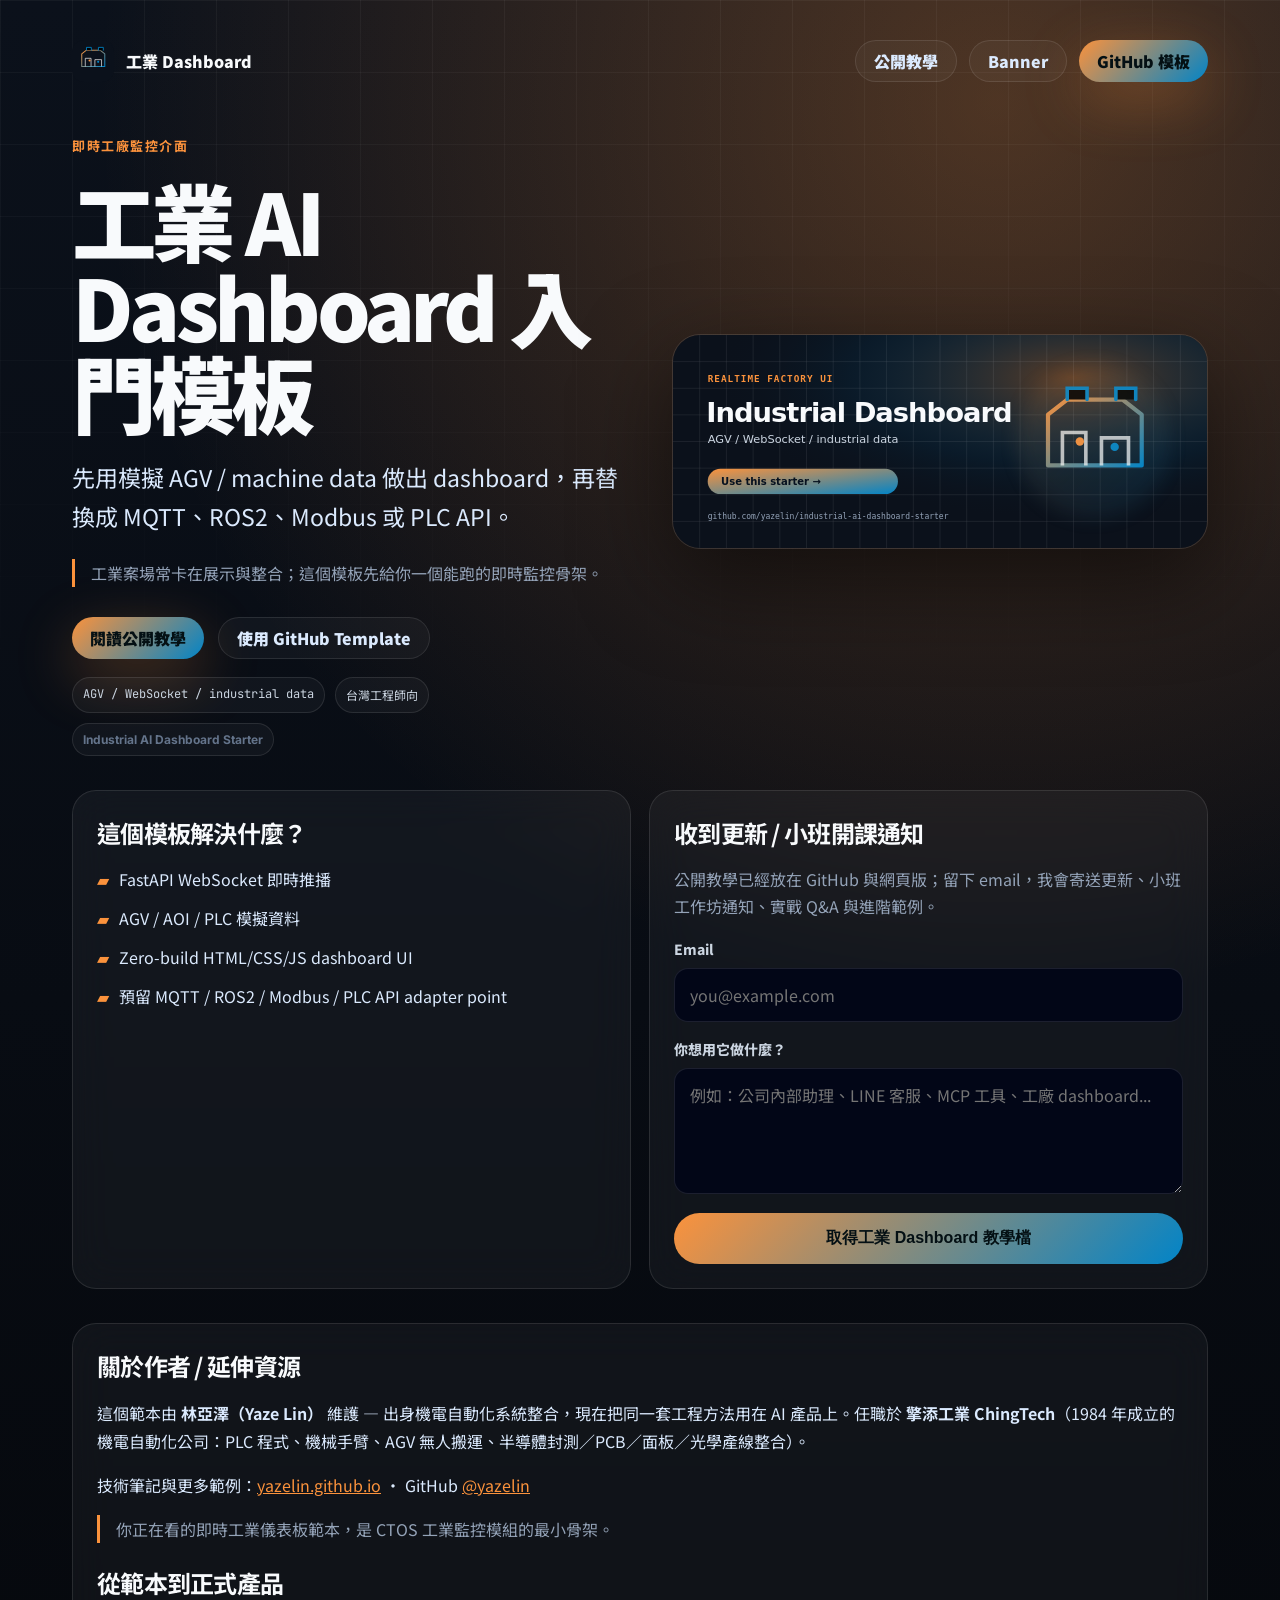
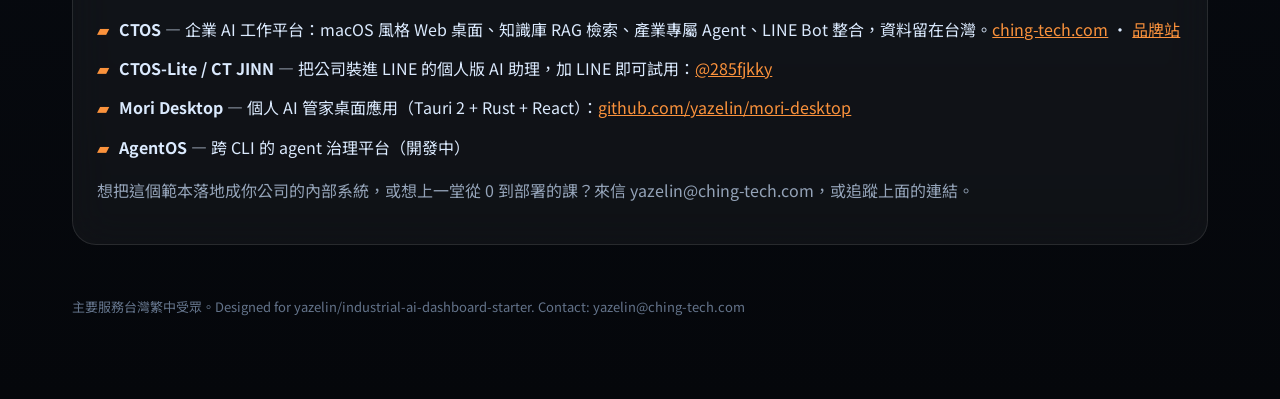
==== index.html @ b3a43960 "fix: 修正 tutorial 頁長程式碼撐版，統一聯絡信箱為公司信箱並還原頁尾 - tutorial.html: section 補 min-width:0、pre 補 max-width:100" ====
<!doctype html><html lang='zh-Hant-TW'><head><meta charset='utf-8'><meta name='viewport' content='width=device-width,initial-scale=1'><meta name='description' content='先用模擬 AGV / machine data 做出 dashboard，再替換成 MQTT、ROS2、Modbus 或 PLC API。'><meta property='og:title' content='工業 AI Dashboard 入門模板'><meta property='og:description' content='先用模擬 AGV / machine data 做出 dashboard，再替換成 MQTT、ROS2、Modbus 或 PLC API。'><meta property='og:image' content='https://yazelin.github.io/industrial-ai-dashboard-starter/assets/banner.svg'><title>工業 AI Dashboard 入門模板</title><link rel='preconnect' href='https://fonts.googleapis.com'><link rel='preconnect' href='https://fonts.gstatic.com' crossorigin><link href='https://fonts.googleapis.com/css2?family=Inter:wght@400;500;600;700;800&family=JetBrains+Mono:wght@400;600;700&family=Noto+Sans+TC:wght@400;500;700;900&display=swap' rel='stylesheet'><style>
:root{--bg:#0b111b;--accent:#fb923c;--accent2:#0284c7;--text:#f8fafc;--muted:#94a3b8;--panel:rgba(255,255,255,.045);--border:rgba(255,255,255,.10);--gradient:linear-gradient(135deg,#fb923c,#0284c7)}*{box-sizing:border-box}body{margin:0;background:radial-gradient(circle at 78% 5%,color-mix(in srgb,var(--accent) 28%,transparent),transparent 42%),linear-gradient(180deg,var(--bg),#05070b);color:var(--text);font-family:'Noto Sans TC',Inter,system-ui,sans-serif;min-height:100vh}body:before{content:'';position:fixed;inset:0;background-image:linear-gradient(rgba(255,255,255,.045) 1px,transparent 1px),linear-gradient(90deg,rgba(255,255,255,.045) 1px,transparent 1px);background-size:72px 72px;mask-image:linear-gradient(to bottom,#000,transparent 82%);pointer-events:none}.wrap{position:relative;max-width:1180px;margin:0 auto;padding:30px 22px 70px}nav{display:flex;align-items:center;justify-content:space-between;padding:10px 0 50px}.brand{display:flex;align-items:center;gap:12px;color:var(--text);text-decoration:none;font-weight:900}.brand img{width:42px;height:42px;border-radius:12px}.navlinks{display:flex;gap:12px;align-items:center}.ghost,.primary{display:inline-flex;align-items:center;justify-content:center;min-height:42px;padding:0 18px;border-radius:999px;text-decoration:none;font-weight:900}.ghost{color:#dbeafe;border:1px solid var(--border);background:rgba(255,255,255,.035)}.primary{color:#041014;background:var(--gradient);box-shadow:0 18px 60px color-mix(in srgb,var(--accent) 30%,transparent)}.hero{display:grid;grid-template-columns:1.02fr .98fr;gap:42px;align-items:center}.eyebrow{display:inline-flex;gap:10px;align-items:center;color:var(--accent);font-family:'JetBrains Mono','Noto Sans TC',monospace;text-transform:uppercase;letter-spacing:.12em;font-size:13px;font-weight:700}h1{font-size:clamp(44px,6.6vw,86px);line-height:1.02;letter-spacing:-.055em;margin:20px 0 22px;font-weight:900}.lead{font-size:clamp(18px,2.1vw,23px);line-height:1.7;color:#dbeafe;max-width:700px}.pain{margin-top:16px;color:#94a3b8;line-height:1.75;font-size:16px;border-left:3px solid var(--accent);padding-left:16px}.ctaRow{display:flex;gap:14px;flex-wrap:wrap;margin-top:30px}.visual{position:relative}.banner{width:100%;border-radius:28px;border:1px solid var(--border);box-shadow:0 30px 90px #0008, inset 0 0 0 1px rgba(255,255,255,.04)}.cardgrid{display:grid;grid-template-columns:1fr 1fr;gap:18px;margin-top:34px}.card{background:var(--panel);border:1px solid var(--border);border-radius:24px;padding:24px;backdrop-filter:blur(20px)}h2{margin:0 0 16px;font-size:24px;letter-spacing:-.03em}ul{list-style:none;padding:0;margin:0;display:grid;gap:12px}li{color:#dbeafe;line-height:1.7;display:flex;gap:10px}li:before{content:'▰';color:var(--accent);font-weight:900}.form input,.form textarea{width:100%;border:1px solid var(--border);background:#020617;color:var(--text);border-radius:14px;padding:14px 15px;margin:8px 0 14px;font:inherit}.form label{color:#cbd5e1;font-size:14px;font-weight:800}.form button{width:100%;border:0;border-radius:999px;padding:15px 18px;background:var(--gradient);color:#041014;font-weight:900;font-size:16px;cursor:pointer}.meta{display:flex;gap:10px;flex-wrap:wrap;margin-top:18px}.pill{font-family:'JetBrains Mono','Noto Sans TC',monospace;font-size:12px;color:#cbd5e1;border:1px solid var(--border);border-radius:999px;padding:8px 10px;background:rgba(255,255,255,.035)}.footer{margin-top:52px;color:#64748b;font-size:13px}.en{color:#64748b;font-family:Inter,system-ui,sans-serif;font-weight:700}@media(max-width:900px){nav{padding-bottom:28px}.hero,.cardgrid{grid-template-columns:1fr}.navlinks{display:none}}
</style></head><body><div class='wrap'><nav><a class='brand' href='https://github.com/yazelin/industrial-ai-dashboard-starter'><img src='assets/logo.svg' alt=''><span>工業 Dashboard</span></a><div class='navlinks'><a class='ghost' href='tutorial.html'>公開教學</a><a class='ghost' href='assets/banner.svg'>Banner</a><a class='primary' href='https://github.com/yazelin/industrial-ai-dashboard-starter'>GitHub 模板</a></div></nav><main class='hero'><section><div class='eyebrow'>即時工廠監控介面</div><h1>工業 AI Dashboard 入門模板</h1><p class='lead'>先用模擬 AGV / machine data 做出 dashboard，再替換成 MQTT、ROS2、Modbus 或 PLC API。</p><p class='pain'>工業案場常卡在展示與整合；這個模板先給你一個能跑的即時監控骨架。</p><div class='ctaRow'><a class='primary' href='tutorial.html'>閱讀公開教學</a><a class='ghost' href='https://github.com/yazelin/industrial-ai-dashboard-starter'>使用 GitHub Template</a></div><div class='meta'><span class='pill'>AGV / WebSocket / industrial data</span><span class='pill'>台灣工程師向</span><span class='pill en'>Industrial AI Dashboard Starter</span></div></section><section class='visual'><img class='banner' src='assets/banner.svg' alt='工業 AI Dashboard 入門模板 banner'></section></main><section class='cardgrid'><div class='card'><h2>這個模板解決什麼？</h2><ul><li><span>FastAPI WebSocket 即時推播</span></li><li><span>AGV / AOI / PLC 模擬資料</span></li><li><span>Zero-build HTML/CSS/JS dashboard UI</span></li><li><span>預留 MQTT / ROS2 / Modbus / PLC API adapter point</span></li></ul></div><div class='card form' id='waitlist'><h2>收到更新 / 小班開課通知</h2><p style='color:#94a3b8;line-height:1.7'>公開教學已經放在 GitHub 與網頁版；留下 email，我會寄送更新、小班工作坊通知、實戰 Q&A 與進階範例。</p><form action='https://formsubmit.co/yazelin@ching-tech.com' method='POST'><input type='hidden' name='_subject' value='我想收到 工業 AI Dashboard 入門模板 教學資料'><input type='hidden' name='_captcha' value='false'><input type='hidden' name='repo' value='industrial-ai-dashboard-starter'><input type='hidden' name='language' value='zh-Hant-TW'><label>Email</label><input name='email' type='email' required placeholder='you@example.com'><label>你想用它做什麼？</label><textarea name='message' rows='4' placeholder='例如：公司內部助理、LINE 客服、MCP 工具、工廠 dashboard...'></textarea><button type='submit'>取得工業 Dashboard 教學檔</button></form></div></section><section class='card' style='margin-top:34px'><h2>關於作者 / 延伸資源</h2><p style='color:#dbeafe;line-height:1.75'>這個範本由 <strong>林亞澤（Yaze Lin）</strong> 維護 — 出身機電自動化系統整合，現在把同一套工程方法用在 AI 產品上。任職於 <strong>擎添工業 ChingTech</strong>（1984 年成立的機電自動化公司：PLC 程式、機械手臂、AGV 無人搬運、半導體封測／PCB／面板／光學產線整合）。</p><p style='color:#dbeafe;line-height:1.75'>技術筆記與更多範例：<a href='https://yazelin.github.io' style='color:var(--accent)'>yazelin.github.io</a> · GitHub <a href='https://github.com/yazelin' style='color:var(--accent)'>@yazelin</a></p><p class='pain'>你正在看的即時工業儀表板範本，是 CTOS 工業監控模組的最小骨架。</p><h2 style='margin-top:22px'>從範本到正式產品</h2><ul><li><span><strong>CTOS</strong> — 企業 AI 工作平台：macOS 風格 Web 桌面、知識庫 RAG 檢索、產業專屬 Agent、LINE Bot 整合，資料留在台灣。<a href='https://ching-tech.com' style='color:var(--accent)'>ching-tech.com</a> · <a href='https://ching-tech.github.io' style='color:var(--accent)'>品牌站</a></span></li><li><span><strong>CTOS-Lite / CT JINN</strong> — 把公司裝進 LINE 的個人版 AI 助理，加 LINE 即可試用：<a href='https://line.me/R/ti/p/@285fjkky' style='color:var(--accent)'>@285fjkky</a></span></li><li><span><strong>Mori Desktop</strong> — 個人 AI 管家桌面應用（Tauri 2 + Rust + React）：<a href='https://github.com/yazelin/mori-desktop' style='color:var(--accent)'>github.com/yazelin/mori-desktop</a></span></li><li><span><strong>AgentOS</strong> — 跨 CLI 的 agent 治理平台（開發中）</span></li></ul><p style='color:#94a3b8;line-height:1.7;margin-top:16px'>想把這個範本落地成你公司的內部系統，或想上一堂從 0 到部署的課？來信 yazelin@ching-tech.com，或追蹤上面的連結。</p></section><p class='footer'>主要服務台灣繁中受眾。Designed for yazelin/industrial-ai-dashboard-starter. Contact: yazelin@ching-tech.com</p></div></body></html>
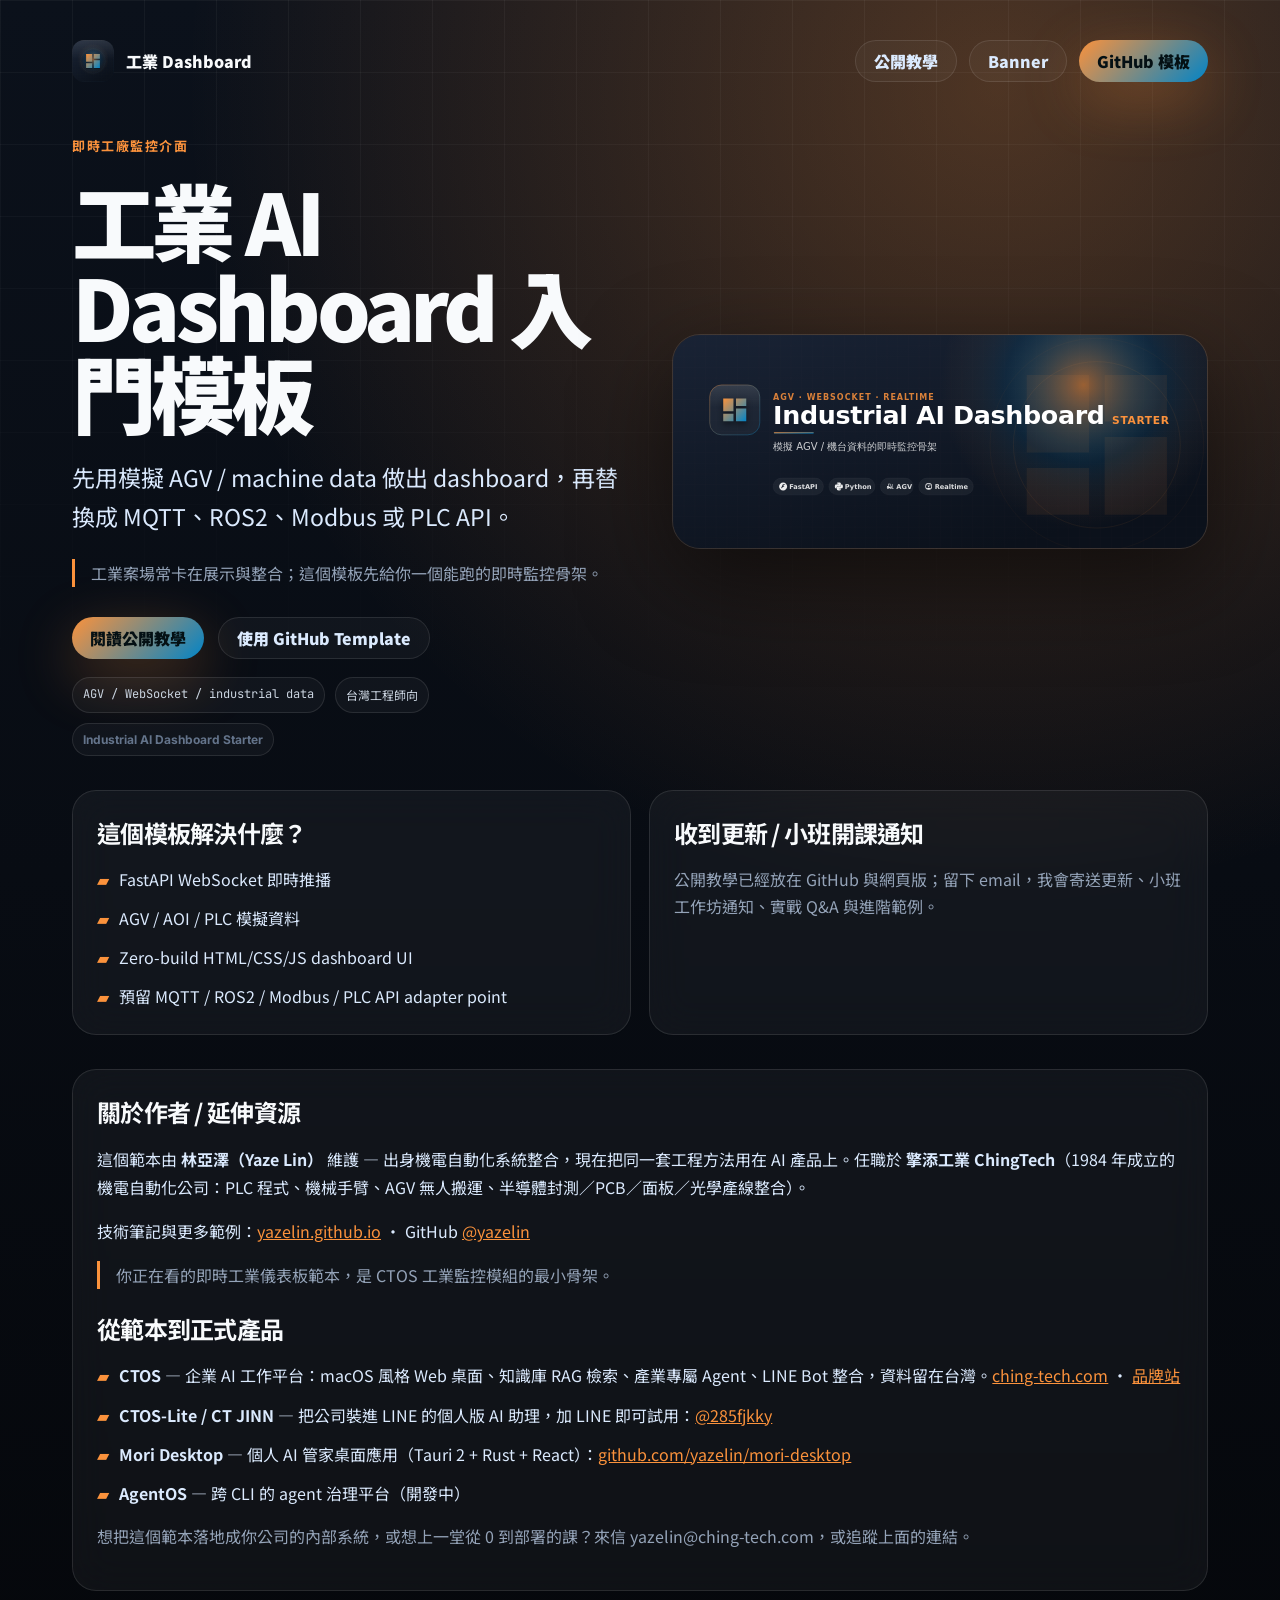
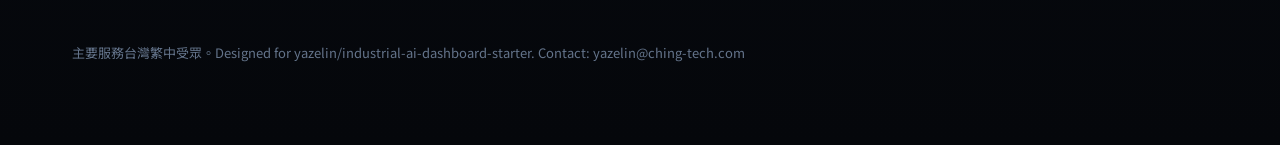
==== commit 8449b914: "Swap waitlist form to MailerLite embedded form Replace the FormSubmit POST form with the MailerLite " ====
--- a/index.html
+++ b/index.html
@@ -1,3 +1,3 @@
 <!doctype html><html lang='zh-Hant-TW'><head><meta charset='utf-8'><meta name='viewport' content='width=device-width,initial-scale=1'><meta name='description' content='先用模擬 AGV / machine data 做出 dashboard，再替換成 MQTT、ROS2、Modbus 或 PLC API。'><meta property='og:title' content='工業 AI Dashboard 入門模板'><meta property='og:description' content='先用模擬 AGV / machine data 做出 dashboard，再替換成 MQTT、ROS2、Modbus 或 PLC API。'><meta property='og:image' content='https://yazelin.github.io/industrial-ai-dashboard-starter/assets/banner.svg'><title>工業 AI Dashboard 入門模板</title><link rel='preconnect' href='https://fonts.googleapis.com'><link rel='preconnect' href='https://fonts.gstatic.com' crossorigin><link href='https://fonts.googleapis.com/css2?family=Inter:wght@400;500;600;700;800&family=JetBrains+Mono:wght@400;600;700&family=Noto+Sans+TC:wght@400;500;700;900&display=swap' rel='stylesheet'><style>
 :root{--bg:#0b111b;--accent:#fb923c;--accent2:#0284c7;--text:#f8fafc;--muted:#94a3b8;--panel:rgba(255,255,255,.045);--border:rgba(255,255,255,.10);--gradient:linear-gradient(135deg,#fb923c,#0284c7)}*{box-sizing:border-box}body{margin:0;background:radial-gradient(circle at 78% 5%,color-mix(in srgb,var(--accent) 28%,transparent),transparent 42%),linear-gradient(180deg,var(--bg),#05070b);color:var(--text);font-family:'Noto Sans TC',Inter,system-ui,sans-serif;min-height:100vh}body:before{content:'';position:fixed;inset:0;background-image:linear-gradient(rgba(255,255,255,.045) 1px,transparent 1px),linear-gradient(90deg,rgba(255,255,255,.045) 1px,transparent 1px);background-size:72px 72px;mask-image:linear-gradient(to bottom,#000,transparent 82%);pointer-events:none}.wrap{position:relative;max-width:1180px;margin:0 auto;padding:30px 22px 70px}nav{display:flex;align-items:center;justify-content:space-between;padding:10px 0 50px}.brand{display:flex;align-items:center;gap:12px;color:var(--text);text-decoration:none;font-weight:900}.brand img{width:42px;height:42px;border-radius:12px}.navlinks{display:flex;gap:12px;align-items:center}.ghost,.primary{display:inline-flex;align-items:center;justify-content:center;min-height:42px;padding:0 18px;border-radius:999px;text-decoration:none;font-weight:900}.ghost{color:#dbeafe;border:1px solid var(--border);background:rgba(255,255,255,.035)}.primary{color:#041014;background:var(--gradient);box-shadow:0 18px 60px color-mix(in srgb,var(--accent) 30%,transparent)}.hero{display:grid;grid-template-columns:1.02fr .98fr;gap:42px;align-items:center}.eyebrow{display:inline-flex;gap:10px;align-items:center;color:var(--accent);font-family:'JetBrains Mono','Noto Sans TC',monospace;text-transform:uppercase;letter-spacing:.12em;font-size:13px;font-weight:700}h1{font-size:clamp(44px,6.6vw,86px);line-height:1.02;letter-spacing:-.055em;margin:20px 0 22px;font-weight:900}.lead{font-size:clamp(18px,2.1vw,23px);line-height:1.7;color:#dbeafe;max-width:700px}.pain{margin-top:16px;color:#94a3b8;line-height:1.75;font-size:16px;border-left:3px solid var(--accent);padding-left:16px}.ctaRow{display:flex;gap:14px;flex-wrap:wrap;margin-top:30px}.visual{position:relative}.banner{width:100%;border-radius:28px;border:1px solid var(--border);box-shadow:0 30px 90px #0008, inset 0 0 0 1px rgba(255,255,255,.04)}.cardgrid{display:grid;grid-template-columns:1fr 1fr;gap:18px;margin-top:34px}.card{background:var(--panel);border:1px solid var(--border);border-radius:24px;padding:24px;backdrop-filter:blur(20px)}h2{margin:0 0 16px;font-size:24px;letter-spacing:-.03em}ul{list-style:none;padding:0;margin:0;display:grid;gap:12px}li{color:#dbeafe;line-height:1.7;display:flex;gap:10px}li:before{content:'▰';color:var(--accent);font-weight:900}.form input,.form textarea{width:100%;border:1px solid var(--border);background:#020617;color:var(--text);border-radius:14px;padding:14px 15px;margin:8px 0 14px;font:inherit}.form label{color:#cbd5e1;font-size:14px;font-weight:800}.form button{width:100%;border:0;border-radius:999px;padding:15px 18px;background:var(--gradient);color:#041014;font-weight:900;font-size:16px;cursor:pointer}.meta{display:flex;gap:10px;flex-wrap:wrap;margin-top:18px}.pill{font-family:'JetBrains Mono','Noto Sans TC',monospace;font-size:12px;color:#cbd5e1;border:1px solid var(--border);border-radius:999px;padding:8px 10px;background:rgba(255,255,255,.035)}.footer{margin-top:52px;color:#64748b;font-size:13px}.en{color:#64748b;font-family:Inter,system-ui,sans-serif;font-weight:700}@media(max-width:900px){nav{padding-bottom:28px}.hero,.cardgrid{grid-template-columns:1fr}.navlinks{display:none}}
-</style></head><body><div class='wrap'><nav><a class='brand' href='https://github.com/yazelin/industrial-ai-dashboard-starter'><img src='assets/logo.svg' alt=''><span>工業 Dashboard</span></a><div class='navlinks'><a class='ghost' href='tutorial.html'>公開教學</a><a class='ghost' href='assets/banner.svg'>Banner</a><a class='primary' href='https://github.com/yazelin/industrial-ai-dashboard-starter'>GitHub 模板</a></div></nav><main class='hero'><section><div class='eyebrow'>即時工廠監控介面</div><h1>工業 AI Dashboard 入門模板</h1><p class='lead'>先用模擬 AGV / machine data 做出 dashboard，再替換成 MQTT、ROS2、Modbus 或 PLC API。</p><p class='pain'>工業案場常卡在展示與整合；這個模板先給你一個能跑的即時監控骨架。</p><div class='ctaRow'><a class='primary' href='tutorial.html'>閱讀公開教學</a><a class='ghost' href='https://github.com/yazelin/industrial-ai-dashboard-starter'>使用 GitHub Template</a></div><div class='meta'><span class='pill'>AGV / WebSocket / industrial data</span><span class='pill'>台灣工程師向</span><span class='pill en'>Industrial AI Dashboard Starter</span></div></section><section class='visual'><img class='banner' src='assets/banner.svg' alt='工業 AI Dashboard 入門模板 banner'></section></main><section class='cardgrid'><div class='card'><h2>這個模板解決什麼？</h2><ul><li><span>FastAPI WebSocket 即時推播</span></li><li><span>AGV / AOI / PLC 模擬資料</span></li><li><span>Zero-build HTML/CSS/JS dashboard UI</span></li><li><span>預留 MQTT / ROS2 / Modbus / PLC API adapter point</span></li></ul></div><div class='card form' id='waitlist'><h2>收到更新 / 小班開課通知</h2><p style='color:#94a3b8;line-height:1.7'>公開教學已經放在 GitHub 與網頁版；留下 email，我會寄送更新、小班工作坊通知、實戰 Q&A 與進階範例。</p><form action='https://formsubmit.co/yazelin@ching-tech.com' method='POST'><input type='hidden' name='_subject' value='我想收到 工業 AI Dashboard 入門模板 教學資料'><input type='hidden' name='_captcha' value='false'><input type='hidden' name='repo' value='industrial-ai-dashboard-starter'><input type='hidden' name='language' value='zh-Hant-TW'><label>Email</label><input name='email' type='email' required placeholder='you@example.com'><label>你想用它做什麼？</label><textarea name='message' rows='4' placeholder='例如：公司內部助理、LINE 客服、MCP 工具、工廠 dashboard...'></textarea><button type='submit'>取得工業 Dashboard 教學檔</button></form></div></section><section class='card' style='margin-top:34px'><h2>關於作者 / 延伸資源</h2><p style='color:#dbeafe;line-height:1.75'>這個範本由 <strong>林亞澤（Yaze Lin）</strong> 維護 — 出身機電自動化系統整合，現在把同一套工程方法用在 AI 產品上。任職於 <strong>擎添工業 ChingTech</strong>（1984 年成立的機電自動化公司：PLC 程式、機械手臂、AGV 無人搬運、半導體封測／PCB／面板／光學產線整合）。</p><p style='color:#dbeafe;line-height:1.75'>技術筆記與更多範例：<a href='https://yazelin.github.io' style='color:var(--accent)'>yazelin.github.io</a> · GitHub <a href='https://github.com/yazelin' style='color:var(--accent)'>@yazelin</a></p><p class='pain'>你正在看的即時工業儀表板範本，是 CTOS 工業監控模組的最小骨架。</p><h2 style='margin-top:22px'>從範本到正式產品</h2><ul><li><span><strong>CTOS</strong> — 企業 AI 工作平台：macOS 風格 Web 桌面、知識庫 RAG 檢索、產業專屬 Agent、LINE Bot 整合，資料留在台灣。<a href='https://ching-tech.com' style='color:var(--accent)'>ching-tech.com</a> · <a href='https://ching-tech.github.io' style='color:var(--accent)'>品牌站</a></span></li><li><span><strong>CTOS-Lite / CT JINN</strong> — 把公司裝進 LINE 的個人版 AI 助理，加 LINE 即可試用：<a href='https://line.me/R/ti/p/@285fjkky' style='color:var(--accent)'>@285fjkky</a></span></li><li><span><strong>Mori Desktop</strong> — 個人 AI 管家桌面應用（Tauri 2 + Rust + React）：<a href='https://github.com/yazelin/mori-desktop' style='color:var(--accent)'>github.com/yazelin/mori-desktop</a></span></li><li><span><strong>AgentOS</strong> — 跨 CLI 的 agent 治理平台（開發中）</span></li></ul><p style='color:#94a3b8;line-height:1.7;margin-top:16px'>想把這個範本落地成你公司的內部系統，或想上一堂從 0 到部署的課？來信 yazelin@ching-tech.com，或追蹤上面的連結。</p></section><p class='footer'>主要服務台灣繁中受眾。Designed for yazelin/industrial-ai-dashboard-starter. Contact: yazelin@ching-tech.com</p></div></body></html>+</style></head><body><div class='wrap'><nav><a class='brand' href='https://github.com/yazelin/industrial-ai-dashboard-starter'><img src='assets/logo.svg' alt=''><span>工業 Dashboard</span></a><div class='navlinks'><a class='ghost' href='tutorial.html'>公開教學</a><a class='ghost' href='assets/banner.svg'>Banner</a><a class='primary' href='https://github.com/yazelin/industrial-ai-dashboard-starter'>GitHub 模板</a></div></nav><main class='hero'><section><div class='eyebrow'>即時工廠監控介面</div><h1>工業 AI Dashboard 入門模板</h1><p class='lead'>先用模擬 AGV / machine data 做出 dashboard，再替換成 MQTT、ROS2、Modbus 或 PLC API。</p><p class='pain'>工業案場常卡在展示與整合；這個模板先給你一個能跑的即時監控骨架。</p><div class='ctaRow'><a class='primary' href='tutorial.html'>閱讀公開教學</a><a class='ghost' href='https://github.com/yazelin/industrial-ai-dashboard-starter'>使用 GitHub Template</a></div><div class='meta'><span class='pill'>AGV / WebSocket / industrial data</span><span class='pill'>台灣工程師向</span><span class='pill en'>Industrial AI Dashboard Starter</span></div></section><section class='visual'><img class='banner' src='assets/banner.svg' alt='工業 AI Dashboard 入門模板 banner'></section></main><section class='cardgrid'><div class='card'><h2>這個模板解決什麼？</h2><ul><li><span>FastAPI WebSocket 即時推播</span></li><li><span>AGV / AOI / PLC 模擬資料</span></li><li><span>Zero-build HTML/CSS/JS dashboard UI</span></li><li><span>預留 MQTT / ROS2 / Modbus / PLC API adapter point</span></li></ul></div><div class='card form' id='waitlist'><h2>收到更新 / 小班開課通知</h2><p style='color:#94a3b8;line-height:1.7'>公開教學已經放在 GitHub 與網頁版；留下 email，我會寄送更新、小班工作坊通知、實戰 Q&A 與進階範例。</p><div class="ml-embedded" data-form="oFb0Is"></div></div></section><section class='card' style='margin-top:34px'><h2>關於作者 / 延伸資源</h2><p style='color:#dbeafe;line-height:1.75'>這個範本由 <strong>林亞澤（Yaze Lin）</strong> 維護 — 出身機電自動化系統整合，現在把同一套工程方法用在 AI 產品上。任職於 <strong>擎添工業 ChingTech</strong>（1984 年成立的機電自動化公司：PLC 程式、機械手臂、AGV 無人搬運、半導體封測／PCB／面板／光學產線整合）。</p><p style='color:#dbeafe;line-height:1.75'>技術筆記與更多範例：<a href='https://yazelin.github.io' style='color:var(--accent)'>yazelin.github.io</a> · GitHub <a href='https://github.com/yazelin' style='color:var(--accent)'>@yazelin</a></p><p class='pain'>你正在看的即時工業儀表板範本，是 CTOS 工業監控模組的最小骨架。</p><h2 style='margin-top:22px'>從範本到正式產品</h2><ul><li><span><strong>CTOS</strong> — 企業 AI 工作平台：macOS 風格 Web 桌面、知識庫 RAG 檢索、產業專屬 Agent、LINE Bot 整合，資料留在台灣。<a href='https://ching-tech.com' style='color:var(--accent)'>ching-tech.com</a> · <a href='https://ching-tech.github.io' style='color:var(--accent)'>品牌站</a></span></li><li><span><strong>CTOS-Lite / CT JINN</strong> — 把公司裝進 LINE 的個人版 AI 助理，加 LINE 即可試用：<a href='https://line.me/R/ti/p/@285fjkky' style='color:var(--accent)'>@285fjkky</a></span></li><li><span><strong>Mori Desktop</strong> — 個人 AI 管家桌面應用（Tauri 2 + Rust + React）：<a href='https://github.com/yazelin/mori-desktop' style='color:var(--accent)'>github.com/yazelin/mori-desktop</a></span></li><li><span><strong>AgentOS</strong> — 跨 CLI 的 agent 治理平台（開發中）</span></li></ul><p style='color:#94a3b8;line-height:1.7;margin-top:16px'>想把這個範本落地成你公司的內部系統，或想上一堂從 0 到部署的課？來信 yazelin@ching-tech.com，或追蹤上面的連結。</p></section><p class='footer'>主要服務台灣繁中受眾。Designed for yazelin/industrial-ai-dashboard-starter. Contact: yazelin@ching-tech.com</p></div><!-- MailerLite Universal --><script>(function(w,d,e,u,f,l,n){w[f]=w[f]||function(){(w[f].q=w[f].q||[]).push(arguments);},l=d.createElement(e),l.async=1,l.src=u,n=d.getElementsByTagName(e)[0],n.parentNode.insertBefore(l,n);})(window,document,'script','https://assets.mailerlite.com/js/universal.js','ml');ml('account','2399922');</script><!-- End MailerLite Universal --></body></html>
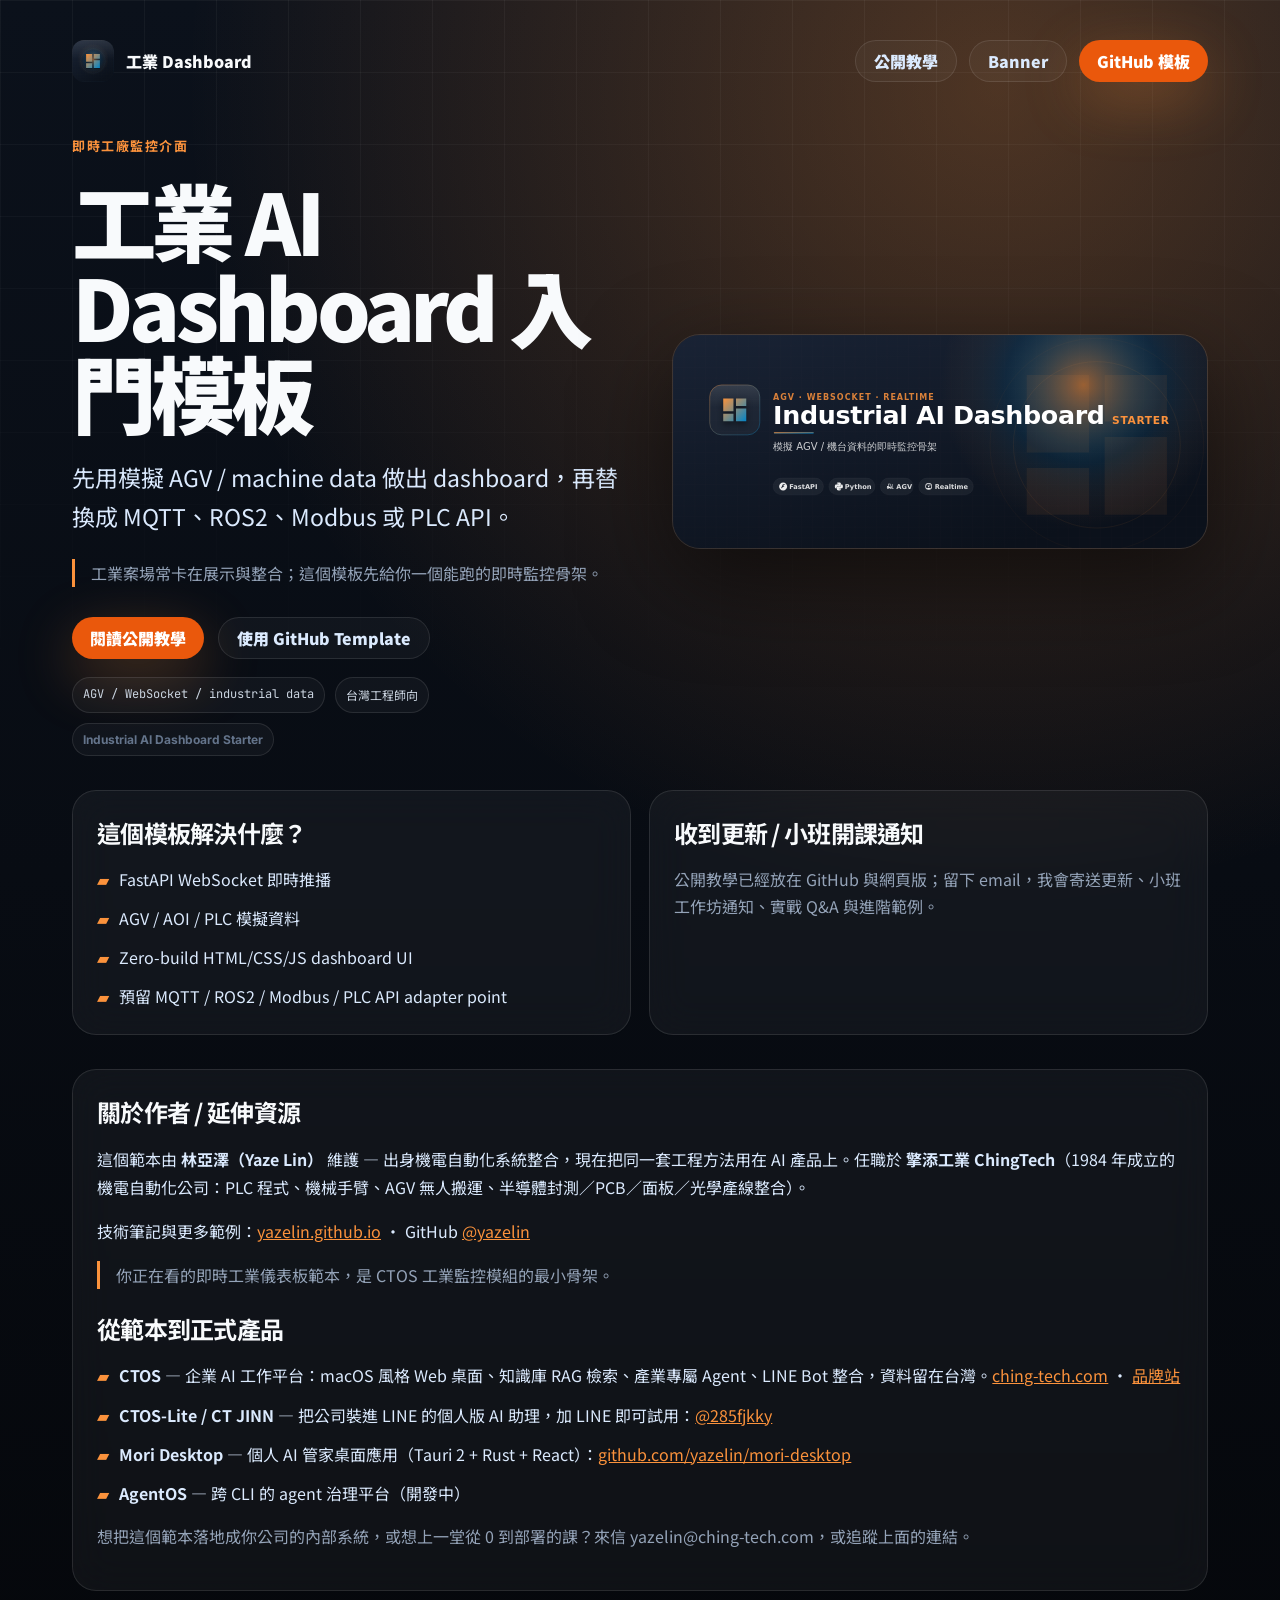
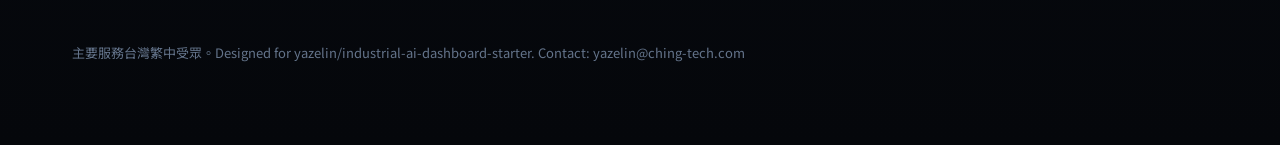
==== commit 38594b3a: "Polish CTA buttons and unify link colors Replace the gradient+dark-text CTA buttons with a solid dee" ====
--- a/index.html
+++ b/index.html
@@ -1,3 +1,3 @@
 <!doctype html><html lang='zh-Hant-TW'><head><meta charset='utf-8'><meta name='viewport' content='width=device-width,initial-scale=1'><meta name='description' content='先用模擬 AGV / machine data 做出 dashboard，再替換成 MQTT、ROS2、Modbus 或 PLC API。'><meta property='og:title' content='工業 AI Dashboard 入門模板'><meta property='og:description' content='先用模擬 AGV / machine data 做出 dashboard，再替換成 MQTT、ROS2、Modbus 或 PLC API。'><meta property='og:image' content='https://yazelin.github.io/industrial-ai-dashboard-starter/assets/banner.svg'><title>工業 AI Dashboard 入門模板</title><link rel='preconnect' href='https://fonts.googleapis.com'><link rel='preconnect' href='https://fonts.gstatic.com' crossorigin><link href='https://fonts.googleapis.com/css2?family=Inter:wght@400;500;600;700;800&family=JetBrains+Mono:wght@400;600;700&family=Noto+Sans+TC:wght@400;500;700;900&display=swap' rel='stylesheet'><style>
 :root{--bg:#0b111b;--accent:#fb923c;--accent2:#0284c7;--text:#f8fafc;--muted:#94a3b8;--panel:rgba(255,255,255,.045);--border:rgba(255,255,255,.10);--gradient:linear-gradient(135deg,#fb923c,#0284c7)}*{box-sizing:border-box}body{margin:0;background:radial-gradient(circle at 78% 5%,color-mix(in srgb,var(--accent) 28%,transparent),transparent 42%),linear-gradient(180deg,var(--bg),#05070b);color:var(--text);font-family:'Noto Sans TC',Inter,system-ui,sans-serif;min-height:100vh}body:before{content:'';position:fixed;inset:0;background-image:linear-gradient(rgba(255,255,255,.045) 1px,transparent 1px),linear-gradient(90deg,rgba(255,255,255,.045) 1px,transparent 1px);background-size:72px 72px;mask-image:linear-gradient(to bottom,#000,transparent 82%);pointer-events:none}.wrap{position:relative;max-width:1180px;margin:0 auto;padding:30px 22px 70px}nav{display:flex;align-items:center;justify-content:space-between;padding:10px 0 50px}.brand{display:flex;align-items:center;gap:12px;color:var(--text);text-decoration:none;font-weight:900}.brand img{width:42px;height:42px;border-radius:12px}.navlinks{display:flex;gap:12px;align-items:center}.ghost,.primary{display:inline-flex;align-items:center;justify-content:center;min-height:42px;padding:0 18px;border-radius:999px;text-decoration:none;font-weight:900}.ghost{color:#dbeafe;border:1px solid var(--border);background:rgba(255,255,255,.035)}.primary{color:#041014;background:var(--gradient);box-shadow:0 18px 60px color-mix(in srgb,var(--accent) 30%,transparent)}.hero{display:grid;grid-template-columns:1.02fr .98fr;gap:42px;align-items:center}.eyebrow{display:inline-flex;gap:10px;align-items:center;color:var(--accent);font-family:'JetBrains Mono','Noto Sans TC',monospace;text-transform:uppercase;letter-spacing:.12em;font-size:13px;font-weight:700}h1{font-size:clamp(44px,6.6vw,86px);line-height:1.02;letter-spacing:-.055em;margin:20px 0 22px;font-weight:900}.lead{font-size:clamp(18px,2.1vw,23px);line-height:1.7;color:#dbeafe;max-width:700px}.pain{margin-top:16px;color:#94a3b8;line-height:1.75;font-size:16px;border-left:3px solid var(--accent);padding-left:16px}.ctaRow{display:flex;gap:14px;flex-wrap:wrap;margin-top:30px}.visual{position:relative}.banner{width:100%;border-radius:28px;border:1px solid var(--border);box-shadow:0 30px 90px #0008, inset 0 0 0 1px rgba(255,255,255,.04)}.cardgrid{display:grid;grid-template-columns:1fr 1fr;gap:18px;margin-top:34px}.card{background:var(--panel);border:1px solid var(--border);border-radius:24px;padding:24px;backdrop-filter:blur(20px)}h2{margin:0 0 16px;font-size:24px;letter-spacing:-.03em}ul{list-style:none;padding:0;margin:0;display:grid;gap:12px}li{color:#dbeafe;line-height:1.7;display:flex;gap:10px}li:before{content:'▰';color:var(--accent);font-weight:900}.form input,.form textarea{width:100%;border:1px solid var(--border);background:#020617;color:var(--text);border-radius:14px;padding:14px 15px;margin:8px 0 14px;font:inherit}.form label{color:#cbd5e1;font-size:14px;font-weight:800}.form button{width:100%;border:0;border-radius:999px;padding:15px 18px;background:var(--gradient);color:#041014;font-weight:900;font-size:16px;cursor:pointer}.meta{display:flex;gap:10px;flex-wrap:wrap;margin-top:18px}.pill{font-family:'JetBrains Mono','Noto Sans TC',monospace;font-size:12px;color:#cbd5e1;border:1px solid var(--border);border-radius:999px;padding:8px 10px;background:rgba(255,255,255,.035)}.footer{margin-top:52px;color:#64748b;font-size:13px}.en{color:#64748b;font-family:Inter,system-ui,sans-serif;font-weight:700}@media(max-width:900px){nav{padding-bottom:28px}.hero,.cardgrid{grid-template-columns:1fr}.navlinks{display:none}}
-</style></head><body><div class='wrap'><nav><a class='brand' href='https://github.com/yazelin/industrial-ai-dashboard-starter'><img src='assets/logo.svg' alt=''><span>工業 Dashboard</span></a><div class='navlinks'><a class='ghost' href='tutorial.html'>公開教學</a><a class='ghost' href='assets/banner.svg'>Banner</a><a class='primary' href='https://github.com/yazelin/industrial-ai-dashboard-starter'>GitHub 模板</a></div></nav><main class='hero'><section><div class='eyebrow'>即時工廠監控介面</div><h1>工業 AI Dashboard 入門模板</h1><p class='lead'>先用模擬 AGV / machine data 做出 dashboard，再替換成 MQTT、ROS2、Modbus 或 PLC API。</p><p class='pain'>工業案場常卡在展示與整合；這個模板先給你一個能跑的即時監控骨架。</p><div class='ctaRow'><a class='primary' href='tutorial.html'>閱讀公開教學</a><a class='ghost' href='https://github.com/yazelin/industrial-ai-dashboard-starter'>使用 GitHub Template</a></div><div class='meta'><span class='pill'>AGV / WebSocket / industrial data</span><span class='pill'>台灣工程師向</span><span class='pill en'>Industrial AI Dashboard Starter</span></div></section><section class='visual'><img class='banner' src='assets/banner.svg' alt='工業 AI Dashboard 入門模板 banner'></section></main><section class='cardgrid'><div class='card'><h2>這個模板解決什麼？</h2><ul><li><span>FastAPI WebSocket 即時推播</span></li><li><span>AGV / AOI / PLC 模擬資料</span></li><li><span>Zero-build HTML/CSS/JS dashboard UI</span></li><li><span>預留 MQTT / ROS2 / Modbus / PLC API adapter point</span></li></ul></div><div class='card form' id='waitlist'><h2>收到更新 / 小班開課通知</h2><p style='color:#94a3b8;line-height:1.7'>公開教學已經放在 GitHub 與網頁版；留下 email，我會寄送更新、小班工作坊通知、實戰 Q&A 與進階範例。</p><div class="ml-embedded" data-form="oFb0Is"></div></div></section><section class='card' style='margin-top:34px'><h2>關於作者 / 延伸資源</h2><p style='color:#dbeafe;line-height:1.75'>這個範本由 <strong>林亞澤（Yaze Lin）</strong> 維護 — 出身機電自動化系統整合，現在把同一套工程方法用在 AI 產品上。任職於 <strong>擎添工業 ChingTech</strong>（1984 年成立的機電自動化公司：PLC 程式、機械手臂、AGV 無人搬運、半導體封測／PCB／面板／光學產線整合）。</p><p style='color:#dbeafe;line-height:1.75'>技術筆記與更多範例：<a href='https://yazelin.github.io' style='color:var(--accent)'>yazelin.github.io</a> · GitHub <a href='https://github.com/yazelin' style='color:var(--accent)'>@yazelin</a></p><p class='pain'>你正在看的即時工業儀表板範本，是 CTOS 工業監控模組的最小骨架。</p><h2 style='margin-top:22px'>從範本到正式產品</h2><ul><li><span><strong>CTOS</strong> — 企業 AI 工作平台：macOS 風格 Web 桌面、知識庫 RAG 檢索、產業專屬 Agent、LINE Bot 整合，資料留在台灣。<a href='https://ching-tech.com' style='color:var(--accent)'>ching-tech.com</a> · <a href='https://ching-tech.github.io' style='color:var(--accent)'>品牌站</a></span></li><li><span><strong>CTOS-Lite / CT JINN</strong> — 把公司裝進 LINE 的個人版 AI 助理，加 LINE 即可試用：<a href='https://line.me/R/ti/p/@285fjkky' style='color:var(--accent)'>@285fjkky</a></span></li><li><span><strong>Mori Desktop</strong> — 個人 AI 管家桌面應用（Tauri 2 + Rust + React）：<a href='https://github.com/yazelin/mori-desktop' style='color:var(--accent)'>github.com/yazelin/mori-desktop</a></span></li><li><span><strong>AgentOS</strong> — 跨 CLI 的 agent 治理平台（開發中）</span></li></ul><p style='color:#94a3b8;line-height:1.7;margin-top:16px'>想把這個範本落地成你公司的內部系統，或想上一堂從 0 到部署的課？來信 yazelin@ching-tech.com，或追蹤上面的連結。</p></section><p class='footer'>主要服務台灣繁中受眾。Designed for yazelin/industrial-ai-dashboard-starter. Contact: yazelin@ching-tech.com</p></div><!-- MailerLite Universal --><script>(function(w,d,e,u,f,l,n){w[f]=w[f]||function(){(w[f].q=w[f].q||[]).push(arguments);},l=d.createElement(e),l.async=1,l.src=u,n=d.getElementsByTagName(e)[0],n.parentNode.insertBefore(l,n);})(window,document,'script','https://assets.mailerlite.com/js/universal.js','ml');ml('account','2399922');</script><!-- End MailerLite Universal --></body></html>+</style><style>/* CTA polish: solid deep button + white bold text */.primary,.btn.primary{background:#ea580c!important;background-image:none!important;color:#fff!important;border-color:transparent!important}.form button,.card.form button,.ml-embedded button[type=submit],.ml-embedded .ml-form-embedSubmit button{background:#ea580c!important;background-image:none!important;color:#fff!important}/* unified content links = page accent */a:not([class]){color:var(--accent)!important}a:not([class]):hover{filter:brightness(1.25)}</style></head><body><div class='wrap'><nav><a class='brand' href='https://github.com/yazelin/industrial-ai-dashboard-starter'><img src='assets/logo.svg' alt=''><span>工業 Dashboard</span></a><div class='navlinks'><a class='ghost' href='tutorial.html'>公開教學</a><a class='ghost' href='assets/banner.svg'>Banner</a><a class='primary' href='https://github.com/yazelin/industrial-ai-dashboard-starter'>GitHub 模板</a></div></nav><main class='hero'><section><div class='eyebrow'>即時工廠監控介面</div><h1>工業 AI Dashboard 入門模板</h1><p class='lead'>先用模擬 AGV / machine data 做出 dashboard，再替換成 MQTT、ROS2、Modbus 或 PLC API。</p><p class='pain'>工業案場常卡在展示與整合；這個模板先給你一個能跑的即時監控骨架。</p><div class='ctaRow'><a class='primary' href='tutorial.html'>閱讀公開教學</a><a class='ghost' href='https://github.com/yazelin/industrial-ai-dashboard-starter'>使用 GitHub Template</a></div><div class='meta'><span class='pill'>AGV / WebSocket / industrial data</span><span class='pill'>台灣工程師向</span><span class='pill en'>Industrial AI Dashboard Starter</span></div></section><section class='visual'><img class='banner' src='assets/banner.svg' alt='工業 AI Dashboard 入門模板 banner'></section></main><section class='cardgrid'><div class='card'><h2>這個模板解決什麼？</h2><ul><li><span>FastAPI WebSocket 即時推播</span></li><li><span>AGV / AOI / PLC 模擬資料</span></li><li><span>Zero-build HTML/CSS/JS dashboard UI</span></li><li><span>預留 MQTT / ROS2 / Modbus / PLC API adapter point</span></li></ul></div><div class='card form' id='waitlist'><h2>收到更新 / 小班開課通知</h2><p style='color:#94a3b8;line-height:1.7'>公開教學已經放在 GitHub 與網頁版；留下 email，我會寄送更新、小班工作坊通知、實戰 Q&A 與進階範例。</p><div class="ml-embedded" data-form="oFb0Is"></div></div></section><section class='card' style='margin-top:34px'><h2>關於作者 / 延伸資源</h2><p style='color:#dbeafe;line-height:1.75'>這個範本由 <strong>林亞澤（Yaze Lin）</strong> 維護 — 出身機電自動化系統整合，現在把同一套工程方法用在 AI 產品上。任職於 <strong>擎添工業 ChingTech</strong>（1984 年成立的機電自動化公司：PLC 程式、機械手臂、AGV 無人搬運、半導體封測／PCB／面板／光學產線整合）。</p><p style='color:#dbeafe;line-height:1.75'>技術筆記與更多範例：<a href='https://yazelin.github.io' style='color:var(--accent)'>yazelin.github.io</a> · GitHub <a href='https://github.com/yazelin' style='color:var(--accent)'>@yazelin</a></p><p class='pain'>你正在看的即時工業儀表板範本，是 CTOS 工業監控模組的最小骨架。</p><h2 style='margin-top:22px'>從範本到正式產品</h2><ul><li><span><strong>CTOS</strong> — 企業 AI 工作平台：macOS 風格 Web 桌面、知識庫 RAG 檢索、產業專屬 Agent、LINE Bot 整合，資料留在台灣。<a href='https://ching-tech.com' style='color:var(--accent)'>ching-tech.com</a> · <a href='https://ching-tech.github.io' style='color:var(--accent)'>品牌站</a></span></li><li><span><strong>CTOS-Lite / CT JINN</strong> — 把公司裝進 LINE 的個人版 AI 助理，加 LINE 即可試用：<a href='https://line.me/R/ti/p/@285fjkky' style='color:var(--accent)'>@285fjkky</a></span></li><li><span><strong>Mori Desktop</strong> — 個人 AI 管家桌面應用（Tauri 2 + Rust + React）：<a href='https://github.com/yazelin/mori-desktop' style='color:var(--accent)'>github.com/yazelin/mori-desktop</a></span></li><li><span><strong>AgentOS</strong> — 跨 CLI 的 agent 治理平台（開發中）</span></li></ul><p style='color:#94a3b8;line-height:1.7;margin-top:16px'>想把這個範本落地成你公司的內部系統，或想上一堂從 0 到部署的課？來信 yazelin@ching-tech.com，或追蹤上面的連結。</p></section><p class='footer'>主要服務台灣繁中受眾。Designed for yazelin/industrial-ai-dashboard-starter. Contact: yazelin@ching-tech.com</p></div><!-- MailerLite Universal --><script>(function(w,d,e,u,f,l,n){w[f]=w[f]||function(){(w[f].q=w[f].q||[]).push(arguments);},l=d.createElement(e),l.async=1,l.src=u,n=d.getElementsByTagName(e)[0],n.parentNode.insertBefore(l,n);})(window,document,'script','https://assets.mailerlite.com/js/universal.js','ml');ml('account','2399922');</script><!-- End MailerLite Universal --></body></html>
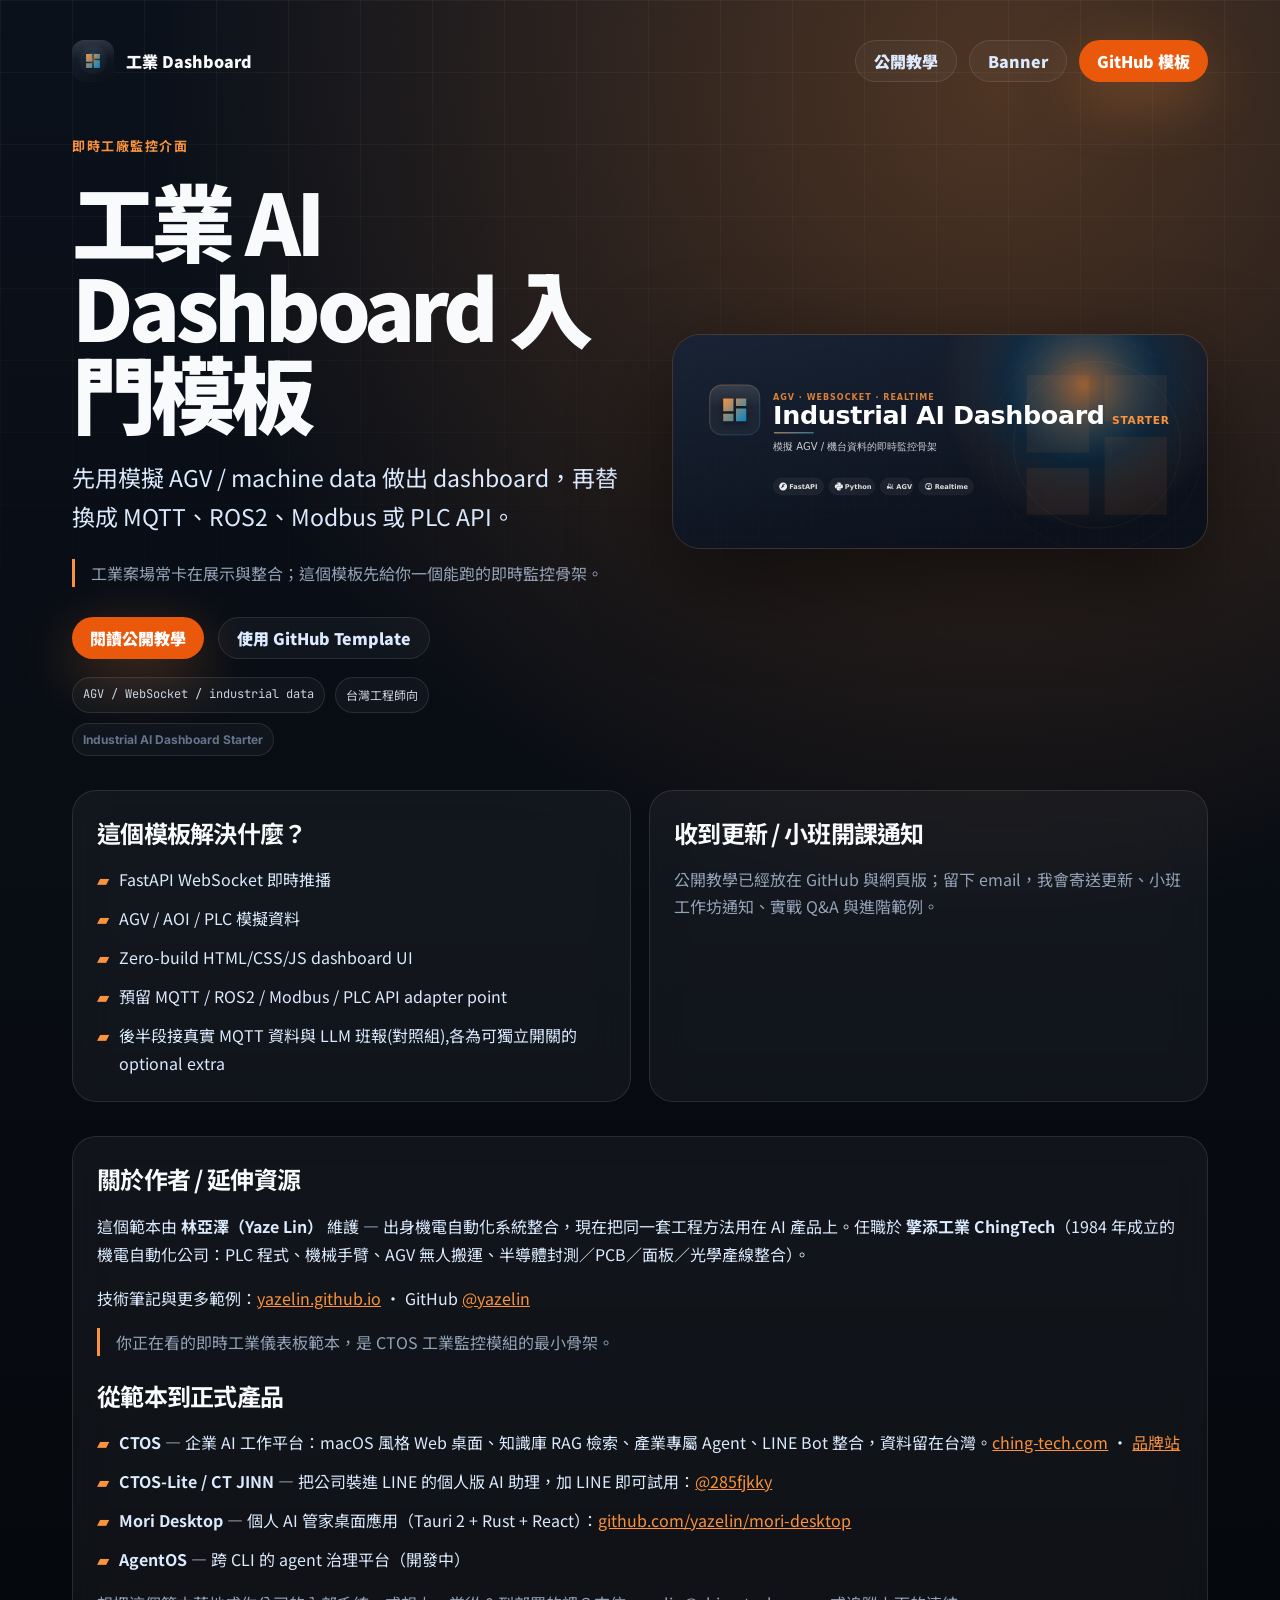
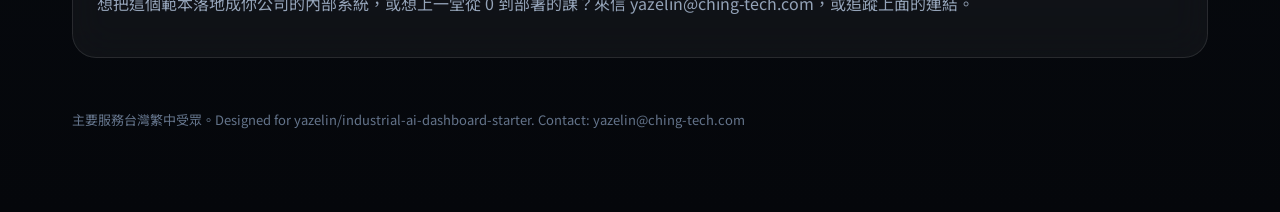
==== commit 60de2cb9: "docs: surface the real-data + AI-summary two-track in overview/tutorial/README/index/DESIGN" ====
--- a/index.html
+++ b/index.html
@@ -1,3 +1,3 @@
 <!doctype html><html lang='zh-Hant-TW'><head><meta charset='utf-8'><meta name='viewport' content='width=device-width,initial-scale=1'><meta name='description' content='先用模擬 AGV / machine data 做出 dashboard，再替換成 MQTT、ROS2、Modbus 或 PLC API。'><meta property='og:title' content='工業 AI Dashboard 入門模板'><meta property='og:description' content='先用模擬 AGV / machine data 做出 dashboard，再替換成 MQTT、ROS2、Modbus 或 PLC API。'><meta property='og:image' content='https://yazelin.github.io/industrial-ai-dashboard-starter/assets/banner.svg'><title>工業 AI Dashboard 入門模板</title><link rel='preconnect' href='https://fonts.googleapis.com'><link rel='preconnect' href='https://fonts.gstatic.com' crossorigin><link href='https://fonts.googleapis.com/css2?family=Inter:wght@400;500;600;700;800&family=JetBrains+Mono:wght@400;600;700&family=Noto+Sans+TC:wght@400;500;700;900&display=swap' rel='stylesheet'><style>
 :root{--bg:#0b111b;--accent:#fb923c;--accent2:#0284c7;--text:#f8fafc;--muted:#94a3b8;--panel:rgba(255,255,255,.045);--border:rgba(255,255,255,.10);--gradient:linear-gradient(135deg,#fb923c,#0284c7)}*{box-sizing:border-box}body{margin:0;background:radial-gradient(circle at 78% 5%,color-mix(in srgb,var(--accent) 28%,transparent),transparent 42%),linear-gradient(180deg,var(--bg),#05070b);color:var(--text);font-family:'Noto Sans TC',Inter,system-ui,sans-serif;min-height:100vh}body:before{content:'';position:fixed;inset:0;background-image:linear-gradient(rgba(255,255,255,.045) 1px,transparent 1px),linear-gradient(90deg,rgba(255,255,255,.045) 1px,transparent 1px);background-size:72px 72px;mask-image:linear-gradient(to bottom,#000,transparent 82%);pointer-events:none}.wrap{position:relative;max-width:1180px;margin:0 auto;padding:30px 22px 70px}nav{display:flex;align-items:center;justify-content:space-between;padding:10px 0 50px}.brand{display:flex;align-items:center;gap:12px;color:var(--text);text-decoration:none;font-weight:900}.brand img{width:42px;height:42px;border-radius:12px}.navlinks{display:flex;gap:12px;align-items:center}.ghost,.primary{display:inline-flex;align-items:center;justify-content:center;min-height:42px;padding:0 18px;border-radius:999px;text-decoration:none;font-weight:900}.ghost{color:#dbeafe;border:1px solid var(--border);background:rgba(255,255,255,.035)}.primary{color:#041014;background:var(--gradient);box-shadow:0 18px 60px color-mix(in srgb,var(--accent) 30%,transparent)}.hero{display:grid;grid-template-columns:1.02fr .98fr;gap:42px;align-items:center}.eyebrow{display:inline-flex;gap:10px;align-items:center;color:var(--accent);font-family:'JetBrains Mono','Noto Sans TC',monospace;text-transform:uppercase;letter-spacing:.12em;font-size:13px;font-weight:700}h1{font-size:clamp(44px,6.6vw,86px);line-height:1.02;letter-spacing:-.055em;margin:20px 0 22px;font-weight:900}.lead{font-size:clamp(18px,2.1vw,23px);line-height:1.7;color:#dbeafe;max-width:700px}.pain{margin-top:16px;color:#94a3b8;line-height:1.75;font-size:16px;border-left:3px solid var(--accent);padding-left:16px}.ctaRow{display:flex;gap:14px;flex-wrap:wrap;margin-top:30px}.visual{position:relative}.banner{width:100%;border-radius:28px;border:1px solid var(--border);box-shadow:0 30px 90px #0008, inset 0 0 0 1px rgba(255,255,255,.04)}.cardgrid{display:grid;grid-template-columns:1fr 1fr;gap:18px;margin-top:34px}.card{background:var(--panel);border:1px solid var(--border);border-radius:24px;padding:24px;backdrop-filter:blur(20px)}h2{margin:0 0 16px;font-size:24px;letter-spacing:-.03em}ul{list-style:none;padding:0;margin:0;display:grid;gap:12px}li{color:#dbeafe;line-height:1.7;display:flex;gap:10px}li:before{content:'▰';color:var(--accent);font-weight:900}.form input,.form textarea{width:100%;border:1px solid var(--border);background:#020617;color:var(--text);border-radius:14px;padding:14px 15px;margin:8px 0 14px;font:inherit}.form label{color:#cbd5e1;font-size:14px;font-weight:800}.form button{width:100%;border:0;border-radius:999px;padding:15px 18px;background:var(--gradient);color:#041014;font-weight:900;font-size:16px;cursor:pointer}.meta{display:flex;gap:10px;flex-wrap:wrap;margin-top:18px}.pill{font-family:'JetBrains Mono','Noto Sans TC',monospace;font-size:12px;color:#cbd5e1;border:1px solid var(--border);border-radius:999px;padding:8px 10px;background:rgba(255,255,255,.035)}.footer{margin-top:52px;color:#64748b;font-size:13px}.en{color:#64748b;font-family:Inter,system-ui,sans-serif;font-weight:700}@media(max-width:900px){nav{padding-bottom:28px}.hero,.cardgrid{grid-template-columns:1fr}.navlinks{display:none}}
-</style><style>/* CTA polish: solid deep button + white bold text */.primary,.btn.primary{background:#ea580c!important;background-image:none!important;color:#fff!important;border-color:transparent!important}.form button,.card.form button,.ml-embedded button[type=submit],.ml-embedded .ml-form-embedSubmit button{background:#ea580c!important;background-image:none!important;color:#fff!important}/* unified content links = page accent */a:not([class]){color:var(--accent)!important}a:not([class]):hover{filter:brightness(1.25)}</style></head><body><div class='wrap'><nav><a class='brand' href='https://github.com/yazelin/industrial-ai-dashboard-starter'><img src='assets/logo.svg' alt=''><span>工業 Dashboard</span></a><div class='navlinks'><a class='ghost' href='tutorial.html'>公開教學</a><a class='ghost' href='assets/banner.svg'>Banner</a><a class='primary' href='https://github.com/yazelin/industrial-ai-dashboard-starter'>GitHub 模板</a></div></nav><main class='hero'><section><div class='eyebrow'>即時工廠監控介面</div><h1>工業 AI Dashboard 入門模板</h1><p class='lead'>先用模擬 AGV / machine data 做出 dashboard，再替換成 MQTT、ROS2、Modbus 或 PLC API。</p><p class='pain'>工業案場常卡在展示與整合；這個模板先給你一個能跑的即時監控骨架。</p><div class='ctaRow'><a class='primary' href='tutorial.html'>閱讀公開教學</a><a class='ghost' href='https://github.com/yazelin/industrial-ai-dashboard-starter'>使用 GitHub Template</a></div><div class='meta'><span class='pill'>AGV / WebSocket / industrial data</span><span class='pill'>台灣工程師向</span><span class='pill en'>Industrial AI Dashboard Starter</span></div></section><section class='visual'><img class='banner' src='assets/banner.svg' alt='工業 AI Dashboard 入門模板 banner'></section></main><section class='cardgrid'><div class='card'><h2>這個模板解決什麼？</h2><ul><li><span>FastAPI WebSocket 即時推播</span></li><li><span>AGV / AOI / PLC 模擬資料</span></li><li><span>Zero-build HTML/CSS/JS dashboard UI</span></li><li><span>預留 MQTT / ROS2 / Modbus / PLC API adapter point</span></li></ul></div><div class='card form' id='waitlist'><h2>收到更新 / 小班開課通知</h2><p style='color:#94a3b8;line-height:1.7'>公開教學已經放在 GitHub 與網頁版；留下 email，我會寄送更新、小班工作坊通知、實戰 Q&A 與進階範例。</p><div class="ml-embedded" data-form="oFb0Is"></div></div></section><section class='card' style='margin-top:34px'><h2>關於作者 / 延伸資源</h2><p style='color:#dbeafe;line-height:1.75'>這個範本由 <strong>林亞澤（Yaze Lin）</strong> 維護 — 出身機電自動化系統整合，現在把同一套工程方法用在 AI 產品上。任職於 <strong>擎添工業 ChingTech</strong>（1984 年成立的機電自動化公司：PLC 程式、機械手臂、AGV 無人搬運、半導體封測／PCB／面板／光學產線整合）。</p><p style='color:#dbeafe;line-height:1.75'>技術筆記與更多範例：<a href='https://yazelin.github.io' style='color:var(--accent)'>yazelin.github.io</a> · GitHub <a href='https://github.com/yazelin' style='color:var(--accent)'>@yazelin</a></p><p class='pain'>你正在看的即時工業儀表板範本，是 CTOS 工業監控模組的最小骨架。</p><h2 style='margin-top:22px'>從範本到正式產品</h2><ul><li><span><strong>CTOS</strong> — 企業 AI 工作平台：macOS 風格 Web 桌面、知識庫 RAG 檢索、產業專屬 Agent、LINE Bot 整合，資料留在台灣。<a href='https://ching-tech.com' style='color:var(--accent)'>ching-tech.com</a> · <a href='https://ching-tech.github.io' style='color:var(--accent)'>品牌站</a></span></li><li><span><strong>CTOS-Lite / CT JINN</strong> — 把公司裝進 LINE 的個人版 AI 助理，加 LINE 即可試用：<a href='https://line.me/R/ti/p/@285fjkky' style='color:var(--accent)'>@285fjkky</a></span></li><li><span><strong>Mori Desktop</strong> — 個人 AI 管家桌面應用（Tauri 2 + Rust + React）：<a href='https://github.com/yazelin/mori-desktop' style='color:var(--accent)'>github.com/yazelin/mori-desktop</a></span></li><li><span><strong>AgentOS</strong> — 跨 CLI 的 agent 治理平台（開發中）</span></li></ul><p style='color:#94a3b8;line-height:1.7;margin-top:16px'>想把這個範本落地成你公司的內部系統，或想上一堂從 0 到部署的課？來信 yazelin@ching-tech.com，或追蹤上面的連結。</p></section><p class='footer'>主要服務台灣繁中受眾。Designed for yazelin/industrial-ai-dashboard-starter. Contact: yazelin@ching-tech.com</p></div><!-- MailerLite Universal --><script>(function(w,d,e,u,f,l,n){w[f]=w[f]||function(){(w[f].q=w[f].q||[]).push(arguments);},l=d.createElement(e),l.async=1,l.src=u,n=d.getElementsByTagName(e)[0],n.parentNode.insertBefore(l,n);})(window,document,'script','https://assets.mailerlite.com/js/universal.js','ml');ml('account','2399922');</script><!-- End MailerLite Universal --></body></html>+</style><style>/* CTA polish: solid deep button + white bold text */.primary,.btn.primary{background:#ea580c!important;background-image:none!important;color:#fff!important;border-color:transparent!important}.form button,.card.form button,.ml-embedded button[type=submit],.ml-embedded .ml-form-embedSubmit button{background:#ea580c!important;background-image:none!important;color:#fff!important}/* unified content links = page accent */a:not([class]){color:var(--accent)!important}a:not([class]):hover{filter:brightness(1.25)}</style></head><body><div class='wrap'><nav><a class='brand' href='https://github.com/yazelin/industrial-ai-dashboard-starter'><img src='assets/logo.svg' alt=''><span>工業 Dashboard</span></a><div class='navlinks'><a class='ghost' href='tutorial.html'>公開教學</a><a class='ghost' href='assets/banner.svg'>Banner</a><a class='primary' href='https://github.com/yazelin/industrial-ai-dashboard-starter'>GitHub 模板</a></div></nav><main class='hero'><section><div class='eyebrow'>即時工廠監控介面</div><h1>工業 AI Dashboard 入門模板</h1><p class='lead'>先用模擬 AGV / machine data 做出 dashboard，再替換成 MQTT、ROS2、Modbus 或 PLC API。</p><p class='pain'>工業案場常卡在展示與整合；這個模板先給你一個能跑的即時監控骨架。</p><div class='ctaRow'><a class='primary' href='tutorial.html'>閱讀公開教學</a><a class='ghost' href='https://github.com/yazelin/industrial-ai-dashboard-starter'>使用 GitHub Template</a></div><div class='meta'><span class='pill'>AGV / WebSocket / industrial data</span><span class='pill'>台灣工程師向</span><span class='pill en'>Industrial AI Dashboard Starter</span></div></section><section class='visual'><img class='banner' src='assets/banner.svg' alt='工業 AI Dashboard 入門模板 banner'></section></main><section class='cardgrid'><div class='card'><h2>這個模板解決什麼？</h2><ul><li><span>FastAPI WebSocket 即時推播</span></li><li><span>AGV / AOI / PLC 模擬資料</span></li><li><span>Zero-build HTML/CSS/JS dashboard UI</span></li><li><span>預留 MQTT / ROS2 / Modbus / PLC API adapter point</span></li><li><span>後半段接真實 MQTT 資料與 LLM 班報(對照組),各為可獨立開關的 optional extra</span></li></ul></div><div class='card form' id='waitlist'><h2>收到更新 / 小班開課通知</h2><p style='color:#94a3b8;line-height:1.7'>公開教學已經放在 GitHub 與網頁版；留下 email，我會寄送更新、小班工作坊通知、實戰 Q&A 與進階範例。</p><div class="ml-embedded" data-form="oFb0Is"></div></div></section><section class='card' style='margin-top:34px'><h2>關於作者 / 延伸資源</h2><p style='color:#dbeafe;line-height:1.75'>這個範本由 <strong>林亞澤（Yaze Lin）</strong> 維護 — 出身機電自動化系統整合，現在把同一套工程方法用在 AI 產品上。任職於 <strong>擎添工業 ChingTech</strong>（1984 年成立的機電自動化公司：PLC 程式、機械手臂、AGV 無人搬運、半導體封測／PCB／面板／光學產線整合）。</p><p style='color:#dbeafe;line-height:1.75'>技術筆記與更多範例：<a href='https://yazelin.github.io' style='color:var(--accent)'>yazelin.github.io</a> · GitHub <a href='https://github.com/yazelin' style='color:var(--accent)'>@yazelin</a></p><p class='pain'>你正在看的即時工業儀表板範本，是 CTOS 工業監控模組的最小骨架。</p><h2 style='margin-top:22px'>從範本到正式產品</h2><ul><li><span><strong>CTOS</strong> — 企業 AI 工作平台：macOS 風格 Web 桌面、知識庫 RAG 檢索、產業專屬 Agent、LINE Bot 整合，資料留在台灣。<a href='https://ching-tech.com' style='color:var(--accent)'>ching-tech.com</a> · <a href='https://ching-tech.github.io' style='color:var(--accent)'>品牌站</a></span></li><li><span><strong>CTOS-Lite / CT JINN</strong> — 把公司裝進 LINE 的個人版 AI 助理，加 LINE 即可試用：<a href='https://line.me/R/ti/p/@285fjkky' style='color:var(--accent)'>@285fjkky</a></span></li><li><span><strong>Mori Desktop</strong> — 個人 AI 管家桌面應用（Tauri 2 + Rust + React）：<a href='https://github.com/yazelin/mori-desktop' style='color:var(--accent)'>github.com/yazelin/mori-desktop</a></span></li><li><span><strong>AgentOS</strong> — 跨 CLI 的 agent 治理平台（開發中）</span></li></ul><p style='color:#94a3b8;line-height:1.7;margin-top:16px'>想把這個範本落地成你公司的內部系統，或想上一堂從 0 到部署的課？來信 yazelin@ching-tech.com，或追蹤上面的連結。</p></section><p class='footer'>主要服務台灣繁中受眾。Designed for yazelin/industrial-ai-dashboard-starter. Contact: yazelin@ching-tech.com</p></div><!-- MailerLite Universal --><script>(function(w,d,e,u,f,l,n){w[f]=w[f]||function(){(w[f].q=w[f].q||[]).push(arguments);},l=d.createElement(e),l.async=1,l.src=u,n=d.getElementsByTagName(e)[0],n.parentNode.insertBefore(l,n);})(window,document,'script','https://assets.mailerlite.com/js/universal.js','ml');ml('account','2399922');</script><!-- End MailerLite Universal --></body></html>
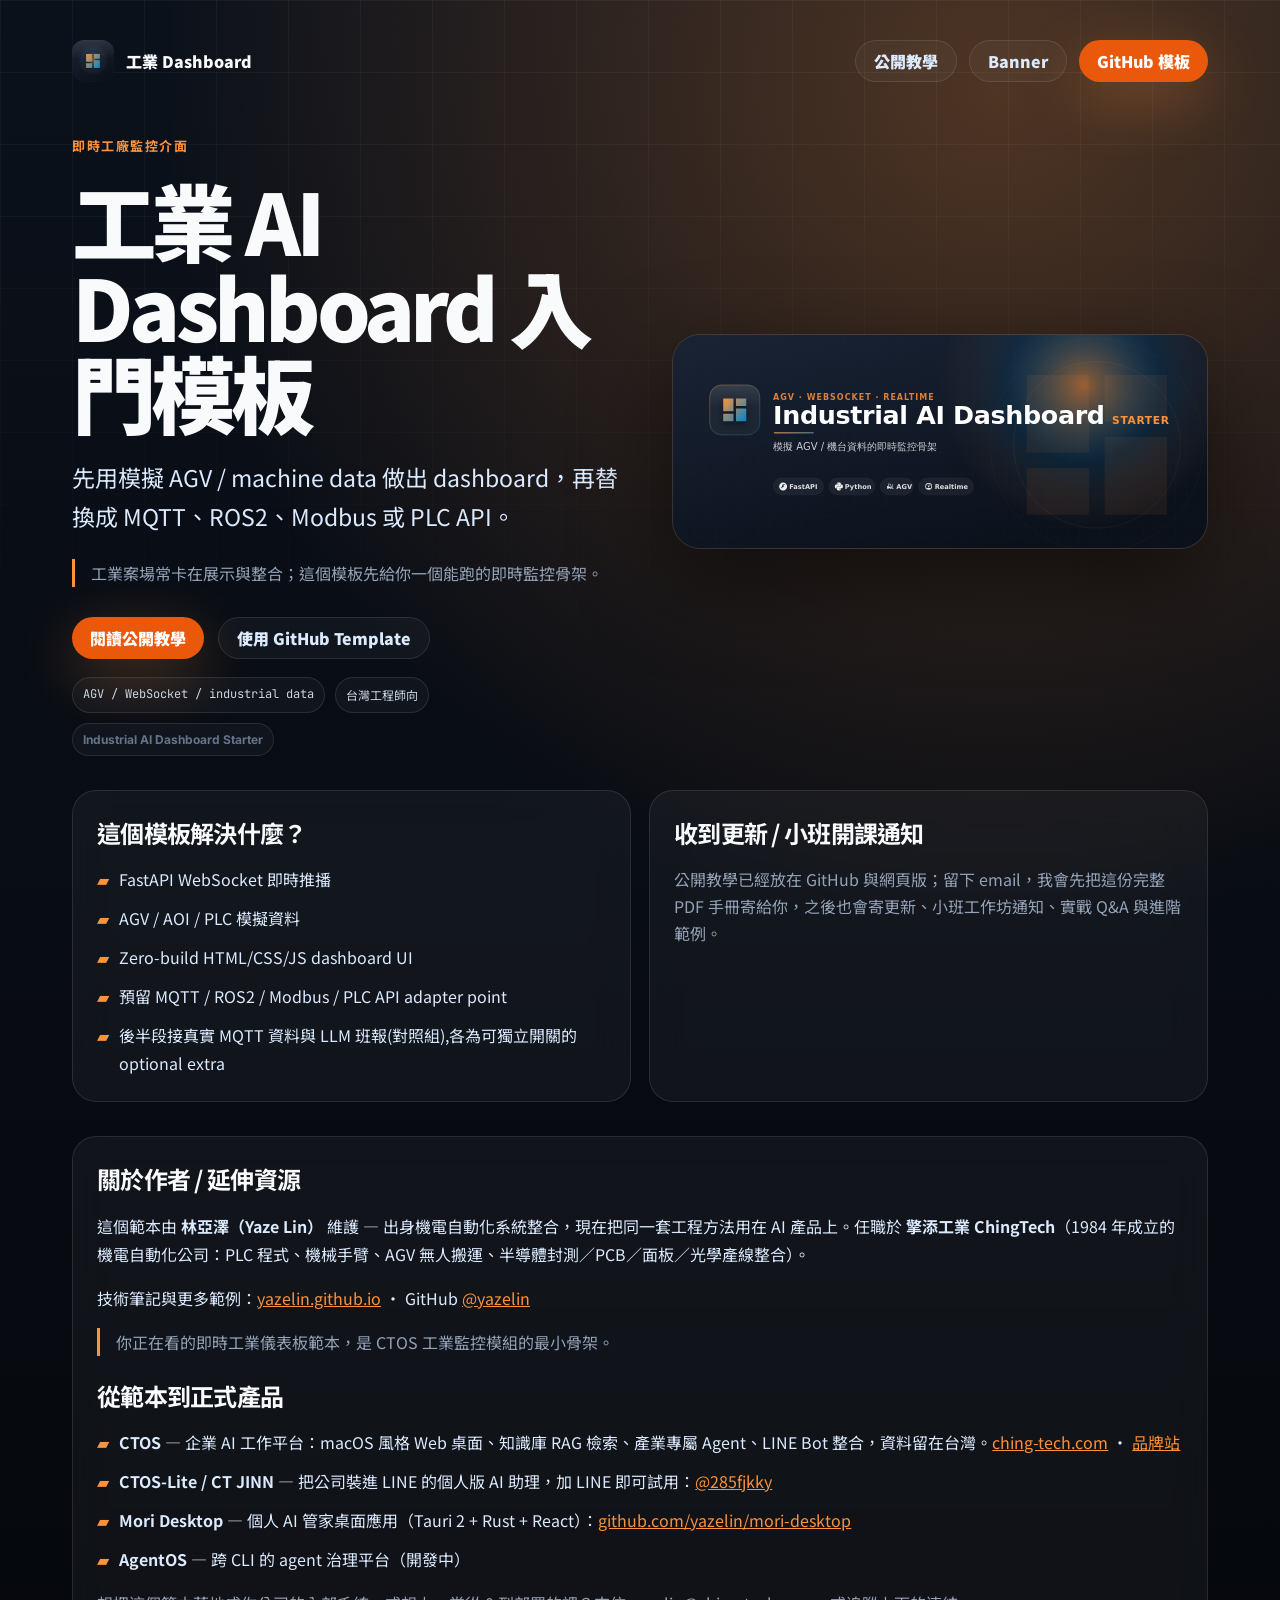
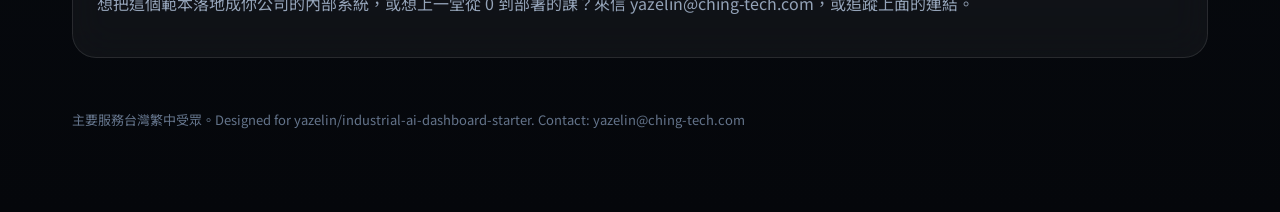
==== commit 25f8d777: "lead the email incentive with the free PDF handbook The signup copy listed updates/workshop/advanced" ====
--- a/index.html
+++ b/index.html
@@ -1,3 +1,3 @@
 <!doctype html><html lang='zh-Hant-TW'><head><meta charset='utf-8'><meta name='viewport' content='width=device-width,initial-scale=1'><meta name='description' content='先用模擬 AGV / machine data 做出 dashboard，再替換成 MQTT、ROS2、Modbus 或 PLC API。'><meta property='og:title' content='工業 AI Dashboard 入門模板'><meta property='og:description' content='先用模擬 AGV / machine data 做出 dashboard，再替換成 MQTT、ROS2、Modbus 或 PLC API。'><meta property='og:image' content='https://yazelin.github.io/industrial-ai-dashboard-starter/assets/banner.svg'><title>工業 AI Dashboard 入門模板</title><link rel='preconnect' href='https://fonts.googleapis.com'><link rel='preconnect' href='https://fonts.gstatic.com' crossorigin><link href='https://fonts.googleapis.com/css2?family=Inter:wght@400;500;600;700;800&family=JetBrains+Mono:wght@400;600;700&family=Noto+Sans+TC:wght@400;500;700;900&display=swap' rel='stylesheet'><style>
 :root{--bg:#0b111b;--accent:#fb923c;--accent2:#0284c7;--text:#f8fafc;--muted:#94a3b8;--panel:rgba(255,255,255,.045);--border:rgba(255,255,255,.10);--gradient:linear-gradient(135deg,#fb923c,#0284c7)}*{box-sizing:border-box}body{margin:0;background:radial-gradient(circle at 78% 5%,color-mix(in srgb,var(--accent) 28%,transparent),transparent 42%),linear-gradient(180deg,var(--bg),#05070b);color:var(--text);font-family:'Noto Sans TC',Inter,system-ui,sans-serif;min-height:100vh}body:before{content:'';position:fixed;inset:0;background-image:linear-gradient(rgba(255,255,255,.045) 1px,transparent 1px),linear-gradient(90deg,rgba(255,255,255,.045) 1px,transparent 1px);background-size:72px 72px;mask-image:linear-gradient(to bottom,#000,transparent 82%);pointer-events:none}.wrap{position:relative;max-width:1180px;margin:0 auto;padding:30px 22px 70px}nav{display:flex;align-items:center;justify-content:space-between;padding:10px 0 50px}.brand{display:flex;align-items:center;gap:12px;color:var(--text);text-decoration:none;font-weight:900}.brand img{width:42px;height:42px;border-radius:12px}.navlinks{display:flex;gap:12px;align-items:center}.ghost,.primary{display:inline-flex;align-items:center;justify-content:center;min-height:42px;padding:0 18px;border-radius:999px;text-decoration:none;font-weight:900}.ghost{color:#dbeafe;border:1px solid var(--border);background:rgba(255,255,255,.035)}.primary{color:#041014;background:var(--gradient);box-shadow:0 18px 60px color-mix(in srgb,var(--accent) 30%,transparent)}.hero{display:grid;grid-template-columns:1.02fr .98fr;gap:42px;align-items:center}.eyebrow{display:inline-flex;gap:10px;align-items:center;color:var(--accent);font-family:'JetBrains Mono','Noto Sans TC',monospace;text-transform:uppercase;letter-spacing:.12em;font-size:13px;font-weight:700}h1{font-size:clamp(44px,6.6vw,86px);line-height:1.02;letter-spacing:-.055em;margin:20px 0 22px;font-weight:900}.lead{font-size:clamp(18px,2.1vw,23px);line-height:1.7;color:#dbeafe;max-width:700px}.pain{margin-top:16px;color:#94a3b8;line-height:1.75;font-size:16px;border-left:3px solid var(--accent);padding-left:16px}.ctaRow{display:flex;gap:14px;flex-wrap:wrap;margin-top:30px}.visual{position:relative}.banner{width:100%;border-radius:28px;border:1px solid var(--border);box-shadow:0 30px 90px #0008, inset 0 0 0 1px rgba(255,255,255,.04)}.cardgrid{display:grid;grid-template-columns:1fr 1fr;gap:18px;margin-top:34px}.card{background:var(--panel);border:1px solid var(--border);border-radius:24px;padding:24px;backdrop-filter:blur(20px)}h2{margin:0 0 16px;font-size:24px;letter-spacing:-.03em}ul{list-style:none;padding:0;margin:0;display:grid;gap:12px}li{color:#dbeafe;line-height:1.7;display:flex;gap:10px}li:before{content:'▰';color:var(--accent);font-weight:900}.form input,.form textarea{width:100%;border:1px solid var(--border);background:#020617;color:var(--text);border-radius:14px;padding:14px 15px;margin:8px 0 14px;font:inherit}.form label{color:#cbd5e1;font-size:14px;font-weight:800}.form button{width:100%;border:0;border-radius:999px;padding:15px 18px;background:var(--gradient);color:#041014;font-weight:900;font-size:16px;cursor:pointer}.meta{display:flex;gap:10px;flex-wrap:wrap;margin-top:18px}.pill{font-family:'JetBrains Mono','Noto Sans TC',monospace;font-size:12px;color:#cbd5e1;border:1px solid var(--border);border-radius:999px;padding:8px 10px;background:rgba(255,255,255,.035)}.footer{margin-top:52px;color:#64748b;font-size:13px}.en{color:#64748b;font-family:Inter,system-ui,sans-serif;font-weight:700}@media(max-width:900px){nav{padding-bottom:28px}.hero,.cardgrid{grid-template-columns:1fr}.navlinks{display:none}}
-</style><style>/* CTA polish: solid deep button + white bold text */.primary,.btn.primary{background:#ea580c!important;background-image:none!important;color:#fff!important;border-color:transparent!important}.form button,.card.form button,.ml-embedded button[type=submit],.ml-embedded .ml-form-embedSubmit button{background:#ea580c!important;background-image:none!important;color:#fff!important}/* unified content links = page accent */a:not([class]){color:var(--accent)!important}a:not([class]):hover{filter:brightness(1.25)}</style></head><body><div class='wrap'><nav><a class='brand' href='https://github.com/yazelin/industrial-ai-dashboard-starter'><img src='assets/logo.svg' alt=''><span>工業 Dashboard</span></a><div class='navlinks'><a class='ghost' href='tutorial.html'>公開教學</a><a class='ghost' href='assets/banner.svg'>Banner</a><a class='primary' href='https://github.com/yazelin/industrial-ai-dashboard-starter'>GitHub 模板</a></div></nav><main class='hero'><section><div class='eyebrow'>即時工廠監控介面</div><h1>工業 AI Dashboard 入門模板</h1><p class='lead'>先用模擬 AGV / machine data 做出 dashboard，再替換成 MQTT、ROS2、Modbus 或 PLC API。</p><p class='pain'>工業案場常卡在展示與整合；這個模板先給你一個能跑的即時監控骨架。</p><div class='ctaRow'><a class='primary' href='tutorial.html'>閱讀公開教學</a><a class='ghost' href='https://github.com/yazelin/industrial-ai-dashboard-starter'>使用 GitHub Template</a></div><div class='meta'><span class='pill'>AGV / WebSocket / industrial data</span><span class='pill'>台灣工程師向</span><span class='pill en'>Industrial AI Dashboard Starter</span></div></section><section class='visual'><img class='banner' src='assets/banner.svg' alt='工業 AI Dashboard 入門模板 banner'></section></main><section class='cardgrid'><div class='card'><h2>這個模板解決什麼？</h2><ul><li><span>FastAPI WebSocket 即時推播</span></li><li><span>AGV / AOI / PLC 模擬資料</span></li><li><span>Zero-build HTML/CSS/JS dashboard UI</span></li><li><span>預留 MQTT / ROS2 / Modbus / PLC API adapter point</span></li><li><span>後半段接真實 MQTT 資料與 LLM 班報(對照組),各為可獨立開關的 optional extra</span></li></ul></div><div class='card form' id='waitlist'><h2>收到更新 / 小班開課通知</h2><p style='color:#94a3b8;line-height:1.7'>公開教學已經放在 GitHub 與網頁版；留下 email，我會寄送更新、小班工作坊通知、實戰 Q&A 與進階範例。</p><div class="ml-embedded" data-form="oFb0Is"></div></div></section><section class='card' style='margin-top:34px'><h2>關於作者 / 延伸資源</h2><p style='color:#dbeafe;line-height:1.75'>這個範本由 <strong>林亞澤（Yaze Lin）</strong> 維護 — 出身機電自動化系統整合，現在把同一套工程方法用在 AI 產品上。任職於 <strong>擎添工業 ChingTech</strong>（1984 年成立的機電自動化公司：PLC 程式、機械手臂、AGV 無人搬運、半導體封測／PCB／面板／光學產線整合）。</p><p style='color:#dbeafe;line-height:1.75'>技術筆記與更多範例：<a href='https://yazelin.github.io' style='color:var(--accent)'>yazelin.github.io</a> · GitHub <a href='https://github.com/yazelin' style='color:var(--accent)'>@yazelin</a></p><p class='pain'>你正在看的即時工業儀表板範本，是 CTOS 工業監控模組的最小骨架。</p><h2 style='margin-top:22px'>從範本到正式產品</h2><ul><li><span><strong>CTOS</strong> — 企業 AI 工作平台：macOS 風格 Web 桌面、知識庫 RAG 檢索、產業專屬 Agent、LINE Bot 整合，資料留在台灣。<a href='https://ching-tech.com' style='color:var(--accent)'>ching-tech.com</a> · <a href='https://ching-tech.github.io' style='color:var(--accent)'>品牌站</a></span></li><li><span><strong>CTOS-Lite / CT JINN</strong> — 把公司裝進 LINE 的個人版 AI 助理，加 LINE 即可試用：<a href='https://line.me/R/ti/p/@285fjkky' style='color:var(--accent)'>@285fjkky</a></span></li><li><span><strong>Mori Desktop</strong> — 個人 AI 管家桌面應用（Tauri 2 + Rust + React）：<a href='https://github.com/yazelin/mori-desktop' style='color:var(--accent)'>github.com/yazelin/mori-desktop</a></span></li><li><span><strong>AgentOS</strong> — 跨 CLI 的 agent 治理平台（開發中）</span></li></ul><p style='color:#94a3b8;line-height:1.7;margin-top:16px'>想把這個範本落地成你公司的內部系統，或想上一堂從 0 到部署的課？來信 yazelin@ching-tech.com，或追蹤上面的連結。</p></section><p class='footer'>主要服務台灣繁中受眾。Designed for yazelin/industrial-ai-dashboard-starter. Contact: yazelin@ching-tech.com</p></div><!-- MailerLite Universal --><script>(function(w,d,e,u,f,l,n){w[f]=w[f]||function(){(w[f].q=w[f].q||[]).push(arguments);},l=d.createElement(e),l.async=1,l.src=u,n=d.getElementsByTagName(e)[0],n.parentNode.insertBefore(l,n);})(window,document,'script','https://assets.mailerlite.com/js/universal.js','ml');ml('account','2399922');</script><!-- End MailerLite Universal --></body></html>+</style><style>/* CTA polish: solid deep button + white bold text */.primary,.btn.primary{background:#ea580c!important;background-image:none!important;color:#fff!important;border-color:transparent!important}.form button,.card.form button,.ml-embedded button[type=submit],.ml-embedded .ml-form-embedSubmit button{background:#ea580c!important;background-image:none!important;color:#fff!important}/* unified content links = page accent */a:not([class]){color:var(--accent)!important}a:not([class]):hover{filter:brightness(1.25)}</style></head><body><div class='wrap'><nav><a class='brand' href='https://github.com/yazelin/industrial-ai-dashboard-starter'><img src='assets/logo.svg' alt=''><span>工業 Dashboard</span></a><div class='navlinks'><a class='ghost' href='tutorial.html'>公開教學</a><a class='ghost' href='assets/banner.svg'>Banner</a><a class='primary' href='https://github.com/yazelin/industrial-ai-dashboard-starter'>GitHub 模板</a></div></nav><main class='hero'><section><div class='eyebrow'>即時工廠監控介面</div><h1>工業 AI Dashboard 入門模板</h1><p class='lead'>先用模擬 AGV / machine data 做出 dashboard，再替換成 MQTT、ROS2、Modbus 或 PLC API。</p><p class='pain'>工業案場常卡在展示與整合；這個模板先給你一個能跑的即時監控骨架。</p><div class='ctaRow'><a class='primary' href='tutorial.html'>閱讀公開教學</a><a class='ghost' href='https://github.com/yazelin/industrial-ai-dashboard-starter'>使用 GitHub Template</a></div><div class='meta'><span class='pill'>AGV / WebSocket / industrial data</span><span class='pill'>台灣工程師向</span><span class='pill en'>Industrial AI Dashboard Starter</span></div></section><section class='visual'><img class='banner' src='assets/banner.svg' alt='工業 AI Dashboard 入門模板 banner'></section></main><section class='cardgrid'><div class='card'><h2>這個模板解決什麼？</h2><ul><li><span>FastAPI WebSocket 即時推播</span></li><li><span>AGV / AOI / PLC 模擬資料</span></li><li><span>Zero-build HTML/CSS/JS dashboard UI</span></li><li><span>預留 MQTT / ROS2 / Modbus / PLC API adapter point</span></li><li><span>後半段接真實 MQTT 資料與 LLM 班報(對照組),各為可獨立開關的 optional extra</span></li></ul></div><div class='card form' id='waitlist'><h2>收到更新 / 小班開課通知</h2><p style='color:#94a3b8;line-height:1.7'>公開教學已經放在 GitHub 與網頁版；留下 email，我會先把這份完整 PDF 手冊寄給你，之後也會寄更新、小班工作坊通知、實戰 Q&A 與進階範例。</p><div class="ml-embedded" data-form="oFb0Is"></div></div></section><section class='card' style='margin-top:34px'><h2>關於作者 / 延伸資源</h2><p style='color:#dbeafe;line-height:1.75'>這個範本由 <strong>林亞澤（Yaze Lin）</strong> 維護 — 出身機電自動化系統整合，現在把同一套工程方法用在 AI 產品上。任職於 <strong>擎添工業 ChingTech</strong>（1984 年成立的機電自動化公司：PLC 程式、機械手臂、AGV 無人搬運、半導體封測／PCB／面板／光學產線整合）。</p><p style='color:#dbeafe;line-height:1.75'>技術筆記與更多範例：<a href='https://yazelin.github.io' style='color:var(--accent)'>yazelin.github.io</a> · GitHub <a href='https://github.com/yazelin' style='color:var(--accent)'>@yazelin</a></p><p class='pain'>你正在看的即時工業儀表板範本，是 CTOS 工業監控模組的最小骨架。</p><h2 style='margin-top:22px'>從範本到正式產品</h2><ul><li><span><strong>CTOS</strong> — 企業 AI 工作平台：macOS 風格 Web 桌面、知識庫 RAG 檢索、產業專屬 Agent、LINE Bot 整合，資料留在台灣。<a href='https://ching-tech.com' style='color:var(--accent)'>ching-tech.com</a> · <a href='https://ching-tech.github.io' style='color:var(--accent)'>品牌站</a></span></li><li><span><strong>CTOS-Lite / CT JINN</strong> — 把公司裝進 LINE 的個人版 AI 助理，加 LINE 即可試用：<a href='https://line.me/R/ti/p/@285fjkky' style='color:var(--accent)'>@285fjkky</a></span></li><li><span><strong>Mori Desktop</strong> — 個人 AI 管家桌面應用（Tauri 2 + Rust + React）：<a href='https://github.com/yazelin/mori-desktop' style='color:var(--accent)'>github.com/yazelin/mori-desktop</a></span></li><li><span><strong>AgentOS</strong> — 跨 CLI 的 agent 治理平台（開發中）</span></li></ul><p style='color:#94a3b8;line-height:1.7;margin-top:16px'>想把這個範本落地成你公司的內部系統，或想上一堂從 0 到部署的課？來信 yazelin@ching-tech.com，或追蹤上面的連結。</p></section><p class='footer'>主要服務台灣繁中受眾。Designed for yazelin/industrial-ai-dashboard-starter. Contact: yazelin@ching-tech.com</p></div><!-- MailerLite Universal --><script>(function(w,d,e,u,f,l,n){w[f]=w[f]||function(){(w[f].q=w[f].q||[]).push(arguments);},l=d.createElement(e),l.async=1,l.src=u,n=d.getElementsByTagName(e)[0],n.parentNode.insertBefore(l,n);})(window,document,'script','https://assets.mailerlite.com/js/universal.js','ml');ml('account','2399922');</script><!-- End MailerLite Universal --></body></html>
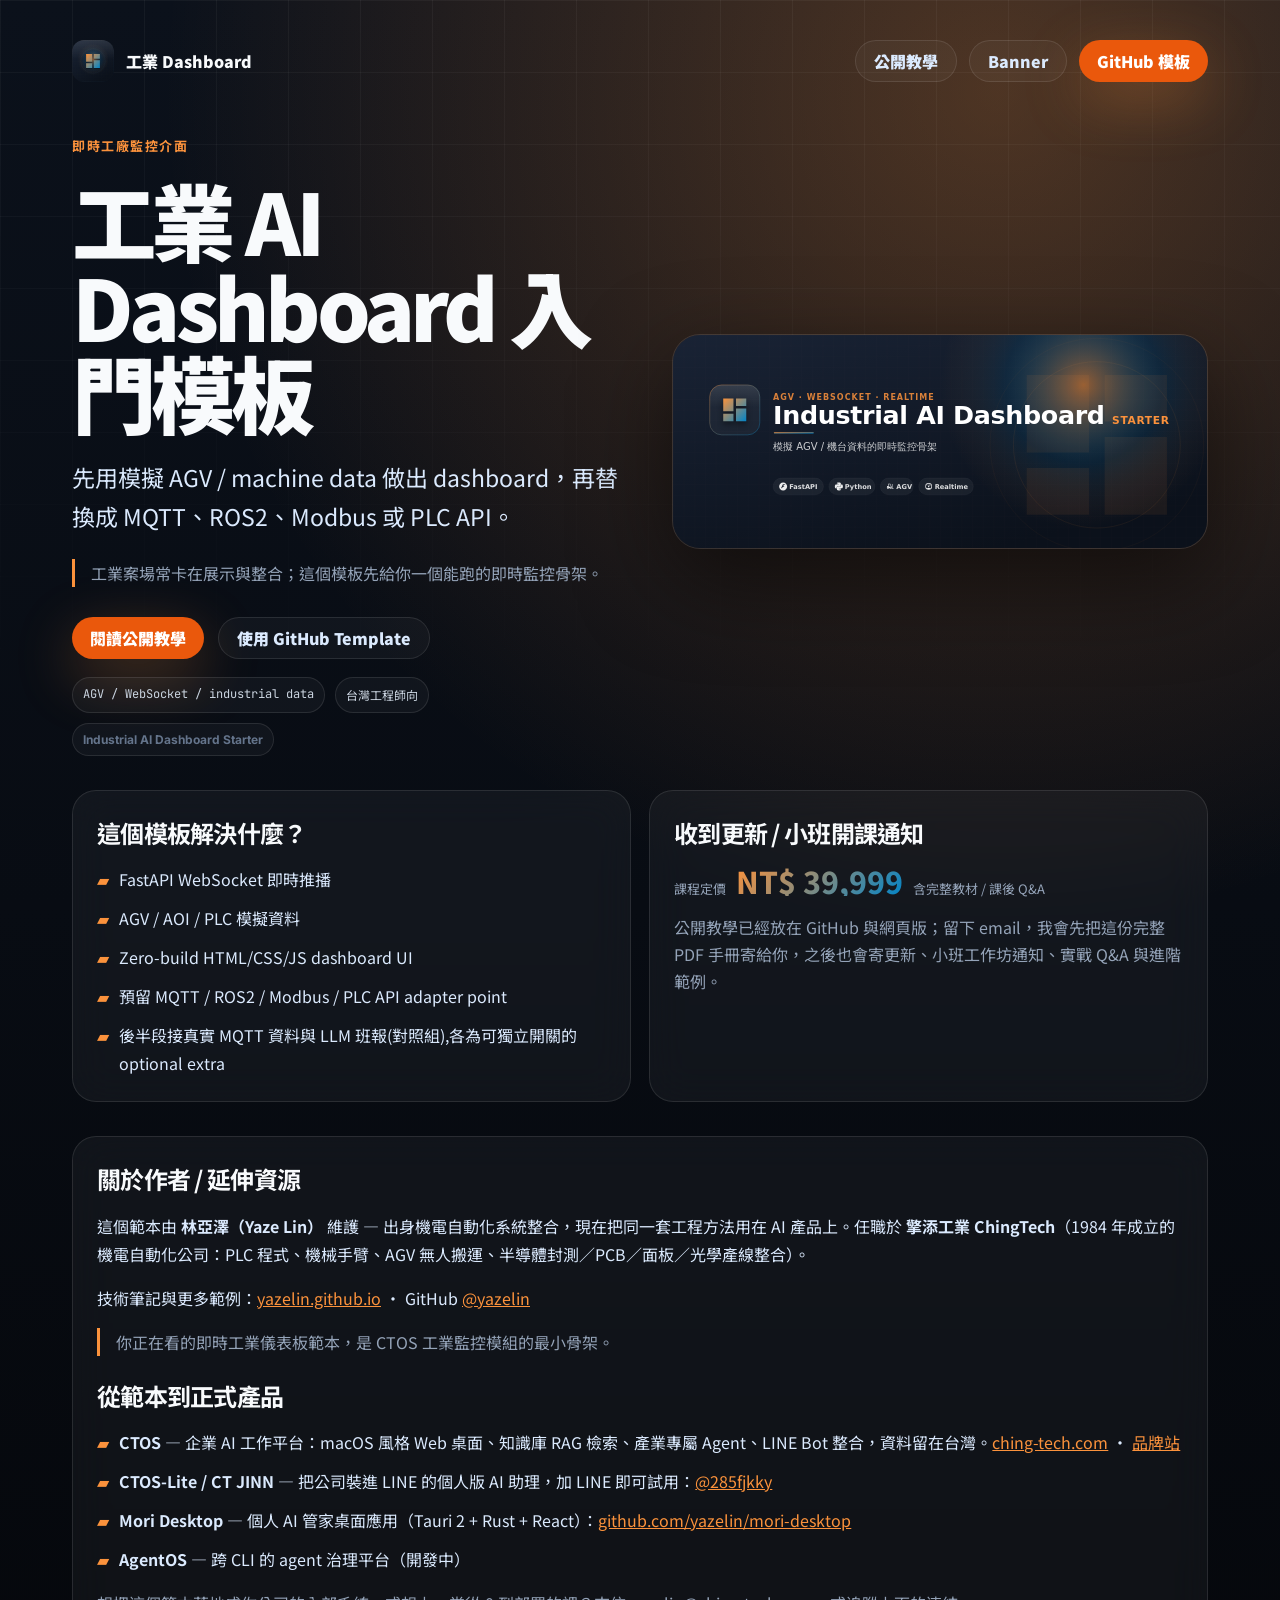
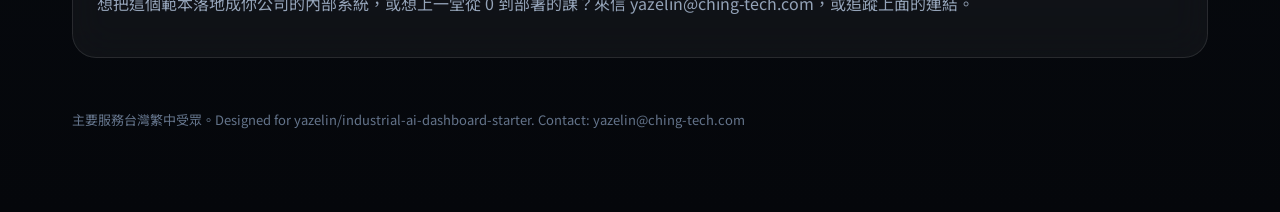
==== commit 4dc1ffef: "landing: show course price (NT$ 39,999) in #waitlist card Co-Authored-By: Claude Opus 4.8 (1M contex" ====
--- a/index.html
+++ b/index.html
@@ -1,3 +1,3 @@
 <!doctype html><html lang='zh-Hant-TW'><head><meta charset='utf-8'><meta name='viewport' content='width=device-width,initial-scale=1'><meta name='description' content='先用模擬 AGV / machine data 做出 dashboard，再替換成 MQTT、ROS2、Modbus 或 PLC API。'><meta property='og:title' content='工業 AI Dashboard 入門模板'><meta property='og:description' content='先用模擬 AGV / machine data 做出 dashboard，再替換成 MQTT、ROS2、Modbus 或 PLC API。'><meta property='og:image' content='https://yazelin.github.io/industrial-ai-dashboard-starter/assets/banner.svg'><title>工業 AI Dashboard 入門模板</title><link rel='preconnect' href='https://fonts.googleapis.com'><link rel='preconnect' href='https://fonts.gstatic.com' crossorigin><link href='https://fonts.googleapis.com/css2?family=Inter:wght@400;500;600;700;800&family=JetBrains+Mono:wght@400;600;700&family=Noto+Sans+TC:wght@400;500;700;900&display=swap' rel='stylesheet'><style>
 :root{--bg:#0b111b;--accent:#fb923c;--accent2:#0284c7;--text:#f8fafc;--muted:#94a3b8;--panel:rgba(255,255,255,.045);--border:rgba(255,255,255,.10);--gradient:linear-gradient(135deg,#fb923c,#0284c7)}*{box-sizing:border-box}body{margin:0;background:radial-gradient(circle at 78% 5%,color-mix(in srgb,var(--accent) 28%,transparent),transparent 42%),linear-gradient(180deg,var(--bg),#05070b);color:var(--text);font-family:'Noto Sans TC',Inter,system-ui,sans-serif;min-height:100vh}body:before{content:'';position:fixed;inset:0;background-image:linear-gradient(rgba(255,255,255,.045) 1px,transparent 1px),linear-gradient(90deg,rgba(255,255,255,.045) 1px,transparent 1px);background-size:72px 72px;mask-image:linear-gradient(to bottom,#000,transparent 82%);pointer-events:none}.wrap{position:relative;max-width:1180px;margin:0 auto;padding:30px 22px 70px}nav{display:flex;align-items:center;justify-content:space-between;padding:10px 0 50px}.brand{display:flex;align-items:center;gap:12px;color:var(--text);text-decoration:none;font-weight:900}.brand img{width:42px;height:42px;border-radius:12px}.navlinks{display:flex;gap:12px;align-items:center}.ghost,.primary{display:inline-flex;align-items:center;justify-content:center;min-height:42px;padding:0 18px;border-radius:999px;text-decoration:none;font-weight:900}.ghost{color:#dbeafe;border:1px solid var(--border);background:rgba(255,255,255,.035)}.primary{color:#041014;background:var(--gradient);box-shadow:0 18px 60px color-mix(in srgb,var(--accent) 30%,transparent)}.hero{display:grid;grid-template-columns:1.02fr .98fr;gap:42px;align-items:center}.eyebrow{display:inline-flex;gap:10px;align-items:center;color:var(--accent);font-family:'JetBrains Mono','Noto Sans TC',monospace;text-transform:uppercase;letter-spacing:.12em;font-size:13px;font-weight:700}h1{font-size:clamp(44px,6.6vw,86px);line-height:1.02;letter-spacing:-.055em;margin:20px 0 22px;font-weight:900}.lead{font-size:clamp(18px,2.1vw,23px);line-height:1.7;color:#dbeafe;max-width:700px}.pain{margin-top:16px;color:#94a3b8;line-height:1.75;font-size:16px;border-left:3px solid var(--accent);padding-left:16px}.ctaRow{display:flex;gap:14px;flex-wrap:wrap;margin-top:30px}.visual{position:relative}.banner{width:100%;border-radius:28px;border:1px solid var(--border);box-shadow:0 30px 90px #0008, inset 0 0 0 1px rgba(255,255,255,.04)}.cardgrid{display:grid;grid-template-columns:1fr 1fr;gap:18px;margin-top:34px}.card{background:var(--panel);border:1px solid var(--border);border-radius:24px;padding:24px;backdrop-filter:blur(20px)}h2{margin:0 0 16px;font-size:24px;letter-spacing:-.03em}ul{list-style:none;padding:0;margin:0;display:grid;gap:12px}li{color:#dbeafe;line-height:1.7;display:flex;gap:10px}li:before{content:'▰';color:var(--accent);font-weight:900}.form input,.form textarea{width:100%;border:1px solid var(--border);background:#020617;color:var(--text);border-radius:14px;padding:14px 15px;margin:8px 0 14px;font:inherit}.form label{color:#cbd5e1;font-size:14px;font-weight:800}.form button{width:100%;border:0;border-radius:999px;padding:15px 18px;background:var(--gradient);color:#041014;font-weight:900;font-size:16px;cursor:pointer}.meta{display:flex;gap:10px;flex-wrap:wrap;margin-top:18px}.pill{font-family:'JetBrains Mono','Noto Sans TC',monospace;font-size:12px;color:#cbd5e1;border:1px solid var(--border);border-radius:999px;padding:8px 10px;background:rgba(255,255,255,.035)}.footer{margin-top:52px;color:#64748b;font-size:13px}.en{color:#64748b;font-family:Inter,system-ui,sans-serif;font-weight:700}@media(max-width:900px){nav{padding-bottom:28px}.hero,.cardgrid{grid-template-columns:1fr}.navlinks{display:none}}
-</style><style>/* CTA polish: solid deep button + white bold text */.primary,.btn.primary{background:#ea580c!important;background-image:none!important;color:#fff!important;border-color:transparent!important}.form button,.card.form button,.ml-embedded button[type=submit],.ml-embedded .ml-form-embedSubmit button{background:#ea580c!important;background-image:none!important;color:#fff!important}/* unified content links = page accent */a:not([class]){color:var(--accent)!important}a:not([class]):hover{filter:brightness(1.25)}</style></head><body><div class='wrap'><nav><a class='brand' href='https://github.com/yazelin/industrial-ai-dashboard-starter'><img src='assets/logo.svg' alt=''><span>工業 Dashboard</span></a><div class='navlinks'><a class='ghost' href='tutorial.html'>公開教學</a><a class='ghost' href='assets/banner.svg'>Banner</a><a class='primary' href='https://github.com/yazelin/industrial-ai-dashboard-starter'>GitHub 模板</a></div></nav><main class='hero'><section><div class='eyebrow'>即時工廠監控介面</div><h1>工業 AI Dashboard 入門模板</h1><p class='lead'>先用模擬 AGV / machine data 做出 dashboard，再替換成 MQTT、ROS2、Modbus 或 PLC API。</p><p class='pain'>工業案場常卡在展示與整合；這個模板先給你一個能跑的即時監控骨架。</p><div class='ctaRow'><a class='primary' href='tutorial.html'>閱讀公開教學</a><a class='ghost' href='https://github.com/yazelin/industrial-ai-dashboard-starter'>使用 GitHub Template</a></div><div class='meta'><span class='pill'>AGV / WebSocket / industrial data</span><span class='pill'>台灣工程師向</span><span class='pill en'>Industrial AI Dashboard Starter</span></div></section><section class='visual'><img class='banner' src='assets/banner.svg' alt='工業 AI Dashboard 入門模板 banner'></section></main><section class='cardgrid'><div class='card'><h2>這個模板解決什麼？</h2><ul><li><span>FastAPI WebSocket 即時推播</span></li><li><span>AGV / AOI / PLC 模擬資料</span></li><li><span>Zero-build HTML/CSS/JS dashboard UI</span></li><li><span>預留 MQTT / ROS2 / Modbus / PLC API adapter point</span></li><li><span>後半段接真實 MQTT 資料與 LLM 班報(對照組),各為可獨立開關的 optional extra</span></li></ul></div><div class='card form' id='waitlist'><h2>收到更新 / 小班開課通知</h2><p style='color:#94a3b8;line-height:1.7'>公開教學已經放在 GitHub 與網頁版；留下 email，我會先把這份完整 PDF 手冊寄給你，之後也會寄更新、小班工作坊通知、實戰 Q&A 與進階範例。</p><div class="ml-embedded" data-form="oFb0Is"></div></div></section><section class='card' style='margin-top:34px'><h2>關於作者 / 延伸資源</h2><p style='color:#dbeafe;line-height:1.75'>這個範本由 <strong>林亞澤（Yaze Lin）</strong> 維護 — 出身機電自動化系統整合，現在把同一套工程方法用在 AI 產品上。任職於 <strong>擎添工業 ChingTech</strong>（1984 年成立的機電自動化公司：PLC 程式、機械手臂、AGV 無人搬運、半導體封測／PCB／面板／光學產線整合）。</p><p style='color:#dbeafe;line-height:1.75'>技術筆記與更多範例：<a href='https://yazelin.github.io' style='color:var(--accent)'>yazelin.github.io</a> · GitHub <a href='https://github.com/yazelin' style='color:var(--accent)'>@yazelin</a></p><p class='pain'>你正在看的即時工業儀表板範本，是 CTOS 工業監控模組的最小骨架。</p><h2 style='margin-top:22px'>從範本到正式產品</h2><ul><li><span><strong>CTOS</strong> — 企業 AI 工作平台：macOS 風格 Web 桌面、知識庫 RAG 檢索、產業專屬 Agent、LINE Bot 整合，資料留在台灣。<a href='https://ching-tech.com' style='color:var(--accent)'>ching-tech.com</a> · <a href='https://ching-tech.github.io' style='color:var(--accent)'>品牌站</a></span></li><li><span><strong>CTOS-Lite / CT JINN</strong> — 把公司裝進 LINE 的個人版 AI 助理，加 LINE 即可試用：<a href='https://line.me/R/ti/p/@285fjkky' style='color:var(--accent)'>@285fjkky</a></span></li><li><span><strong>Mori Desktop</strong> — 個人 AI 管家桌面應用（Tauri 2 + Rust + React）：<a href='https://github.com/yazelin/mori-desktop' style='color:var(--accent)'>github.com/yazelin/mori-desktop</a></span></li><li><span><strong>AgentOS</strong> — 跨 CLI 的 agent 治理平台（開發中）</span></li></ul><p style='color:#94a3b8;line-height:1.7;margin-top:16px'>想把這個範本落地成你公司的內部系統，或想上一堂從 0 到部署的課？來信 yazelin@ching-tech.com，或追蹤上面的連結。</p></section><p class='footer'>主要服務台灣繁中受眾。Designed for yazelin/industrial-ai-dashboard-starter. Contact: yazelin@ching-tech.com</p></div><!-- MailerLite Universal --><script>(function(w,d,e,u,f,l,n){w[f]=w[f]||function(){(w[f].q=w[f].q||[]).push(arguments);},l=d.createElement(e),l.async=1,l.src=u,n=d.getElementsByTagName(e)[0],n.parentNode.insertBefore(l,n);})(window,document,'script','https://assets.mailerlite.com/js/universal.js','ml');ml('account','2399922');</script><!-- End MailerLite Universal --></body></html>+</style><style>/* CTA polish: solid deep button + white bold text */.primary,.btn.primary{background:#ea580c!important;background-image:none!important;color:#fff!important;border-color:transparent!important}.form button,.card.form button,.ml-embedded button[type=submit],.ml-embedded .ml-form-embedSubmit button{background:#ea580c!important;background-image:none!important;color:#fff!important}/* unified content links = page accent */a:not([class]){color:var(--accent)!important}a:not([class]):hover{filter:brightness(1.25)}</style></head><body><div class='wrap'><nav><a class='brand' href='https://github.com/yazelin/industrial-ai-dashboard-starter'><img src='assets/logo.svg' alt=''><span>工業 Dashboard</span></a><div class='navlinks'><a class='ghost' href='tutorial.html'>公開教學</a><a class='ghost' href='assets/banner.svg'>Banner</a><a class='primary' href='https://github.com/yazelin/industrial-ai-dashboard-starter'>GitHub 模板</a></div></nav><main class='hero'><section><div class='eyebrow'>即時工廠監控介面</div><h1>工業 AI Dashboard 入門模板</h1><p class='lead'>先用模擬 AGV / machine data 做出 dashboard，再替換成 MQTT、ROS2、Modbus 或 PLC API。</p><p class='pain'>工業案場常卡在展示與整合；這個模板先給你一個能跑的即時監控骨架。</p><div class='ctaRow'><a class='primary' href='tutorial.html'>閱讀公開教學</a><a class='ghost' href='https://github.com/yazelin/industrial-ai-dashboard-starter'>使用 GitHub Template</a></div><div class='meta'><span class='pill'>AGV / WebSocket / industrial data</span><span class='pill'>台灣工程師向</span><span class='pill en'>Industrial AI Dashboard Starter</span></div></section><section class='visual'><img class='banner' src='assets/banner.svg' alt='工業 AI Dashboard 入門模板 banner'></section></main><section class='cardgrid'><div class='card'><h2>這個模板解決什麼？</h2><ul><li><span>FastAPI WebSocket 即時推播</span></li><li><span>AGV / AOI / PLC 模擬資料</span></li><li><span>Zero-build HTML/CSS/JS dashboard UI</span></li><li><span>預留 MQTT / ROS2 / Modbus / PLC API adapter point</span></li><li><span>後半段接真實 MQTT 資料與 LLM 班報(對照組),各為可獨立開關的 optional extra</span></li></ul></div><div class='card form' id='waitlist'><h2>收到更新 / 小班開課通知</h2><div class='price-tag' style='display:flex;align-items:baseline;gap:10px;flex-wrap:wrap;margin:4px 0 16px'><span style='font-size:13px;color:var(--muted)'>課程定價</span><span style='font-size:30px;font-weight:800;background:var(--gradient);-webkit-background-clip:text;background-clip:text;-webkit-text-fill-color:transparent;line-height:1'>NT$ 39,999</span><span style='font-size:13px;color:var(--muted)'>含完整教材 / 課後 Q&A</span></div><p style='color:#94a3b8;line-height:1.7'>公開教學已經放在 GitHub 與網頁版；留下 email，我會先把這份完整 PDF 手冊寄給你，之後也會寄更新、小班工作坊通知、實戰 Q&A 與進階範例。</p><div class="ml-embedded" data-form="oFb0Is"></div></div></section><section class='card' style='margin-top:34px'><h2>關於作者 / 延伸資源</h2><p style='color:#dbeafe;line-height:1.75'>這個範本由 <strong>林亞澤（Yaze Lin）</strong> 維護 — 出身機電自動化系統整合，現在把同一套工程方法用在 AI 產品上。任職於 <strong>擎添工業 ChingTech</strong>（1984 年成立的機電自動化公司：PLC 程式、機械手臂、AGV 無人搬運、半導體封測／PCB／面板／光學產線整合）。</p><p style='color:#dbeafe;line-height:1.75'>技術筆記與更多範例：<a href='https://yazelin.github.io' style='color:var(--accent)'>yazelin.github.io</a> · GitHub <a href='https://github.com/yazelin' style='color:var(--accent)'>@yazelin</a></p><p class='pain'>你正在看的即時工業儀表板範本，是 CTOS 工業監控模組的最小骨架。</p><h2 style='margin-top:22px'>從範本到正式產品</h2><ul><li><span><strong>CTOS</strong> — 企業 AI 工作平台：macOS 風格 Web 桌面、知識庫 RAG 檢索、產業專屬 Agent、LINE Bot 整合，資料留在台灣。<a href='https://ching-tech.com' style='color:var(--accent)'>ching-tech.com</a> · <a href='https://ching-tech.github.io' style='color:var(--accent)'>品牌站</a></span></li><li><span><strong>CTOS-Lite / CT JINN</strong> — 把公司裝進 LINE 的個人版 AI 助理，加 LINE 即可試用：<a href='https://line.me/R/ti/p/@285fjkky' style='color:var(--accent)'>@285fjkky</a></span></li><li><span><strong>Mori Desktop</strong> — 個人 AI 管家桌面應用（Tauri 2 + Rust + React）：<a href='https://github.com/yazelin/mori-desktop' style='color:var(--accent)'>github.com/yazelin/mori-desktop</a></span></li><li><span><strong>AgentOS</strong> — 跨 CLI 的 agent 治理平台（開發中）</span></li></ul><p style='color:#94a3b8;line-height:1.7;margin-top:16px'>想把這個範本落地成你公司的內部系統，或想上一堂從 0 到部署的課？來信 yazelin@ching-tech.com，或追蹤上面的連結。</p></section><p class='footer'>主要服務台灣繁中受眾。Designed for yazelin/industrial-ai-dashboard-starter. Contact: yazelin@ching-tech.com</p></div><!-- MailerLite Universal --><script>(function(w,d,e,u,f,l,n){w[f]=w[f]||function(){(w[f].q=w[f].q||[]).push(arguments);},l=d.createElement(e),l.async=1,l.src=u,n=d.getElementsByTagName(e)[0],n.parentNode.insertBefore(l,n);})(window,document,'script','https://assets.mailerlite.com/js/universal.js','ml');ml('account','2399922');</script><!-- End MailerLite Universal --></body></html>
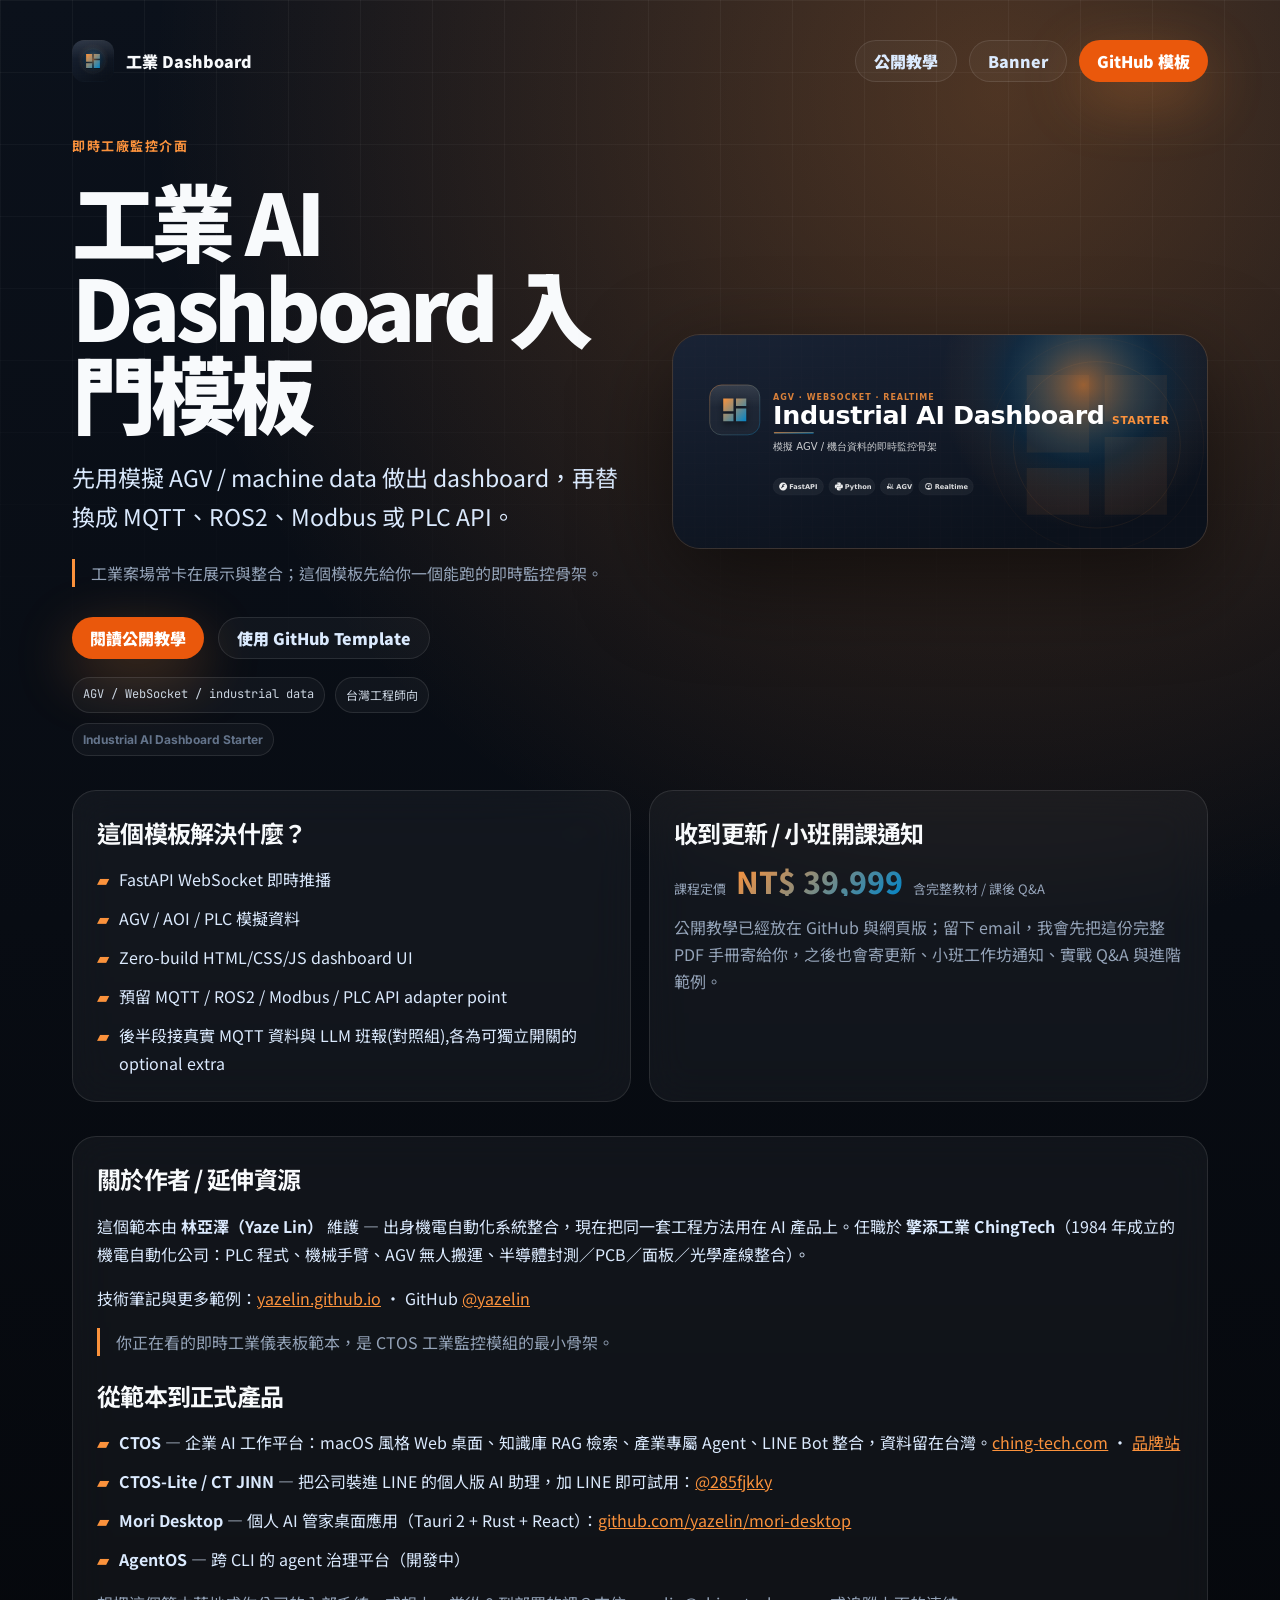
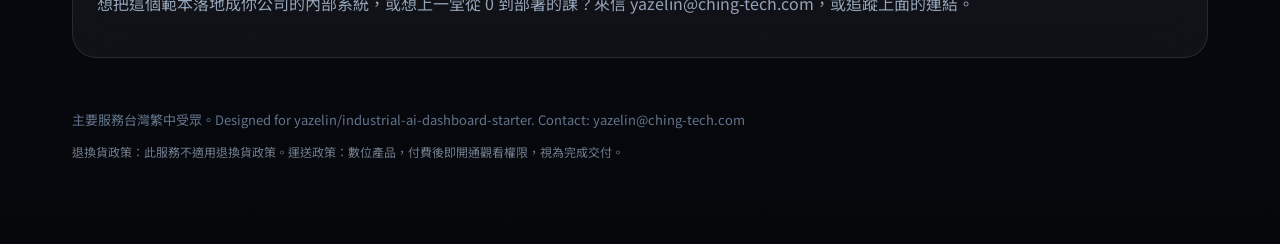
==== commit 8b2443d3: "landing: add digital-product refund/shipping policy note to footer Co-Authored-By: Claude Opus 4.8 (" ====
--- a/index.html
+++ b/index.html
@@ -1,3 +1,3 @@
 <!doctype html><html lang='zh-Hant-TW'><head><meta charset='utf-8'><meta name='viewport' content='width=device-width,initial-scale=1'><meta name='description' content='先用模擬 AGV / machine data 做出 dashboard，再替換成 MQTT、ROS2、Modbus 或 PLC API。'><meta property='og:title' content='工業 AI Dashboard 入門模板'><meta property='og:description' content='先用模擬 AGV / machine data 做出 dashboard，再替換成 MQTT、ROS2、Modbus 或 PLC API。'><meta property='og:image' content='https://yazelin.github.io/industrial-ai-dashboard-starter/assets/banner.svg'><title>工業 AI Dashboard 入門模板</title><link rel='preconnect' href='https://fonts.googleapis.com'><link rel='preconnect' href='https://fonts.gstatic.com' crossorigin><link href='https://fonts.googleapis.com/css2?family=Inter:wght@400;500;600;700;800&family=JetBrains+Mono:wght@400;600;700&family=Noto+Sans+TC:wght@400;500;700;900&display=swap' rel='stylesheet'><style>
 :root{--bg:#0b111b;--accent:#fb923c;--accent2:#0284c7;--text:#f8fafc;--muted:#94a3b8;--panel:rgba(255,255,255,.045);--border:rgba(255,255,255,.10);--gradient:linear-gradient(135deg,#fb923c,#0284c7)}*{box-sizing:border-box}body{margin:0;background:radial-gradient(circle at 78% 5%,color-mix(in srgb,var(--accent) 28%,transparent),transparent 42%),linear-gradient(180deg,var(--bg),#05070b);color:var(--text);font-family:'Noto Sans TC',Inter,system-ui,sans-serif;min-height:100vh}body:before{content:'';position:fixed;inset:0;background-image:linear-gradient(rgba(255,255,255,.045) 1px,transparent 1px),linear-gradient(90deg,rgba(255,255,255,.045) 1px,transparent 1px);background-size:72px 72px;mask-image:linear-gradient(to bottom,#000,transparent 82%);pointer-events:none}.wrap{position:relative;max-width:1180px;margin:0 auto;padding:30px 22px 70px}nav{display:flex;align-items:center;justify-content:space-between;padding:10px 0 50px}.brand{display:flex;align-items:center;gap:12px;color:var(--text);text-decoration:none;font-weight:900}.brand img{width:42px;height:42px;border-radius:12px}.navlinks{display:flex;gap:12px;align-items:center}.ghost,.primary{display:inline-flex;align-items:center;justify-content:center;min-height:42px;padding:0 18px;border-radius:999px;text-decoration:none;font-weight:900}.ghost{color:#dbeafe;border:1px solid var(--border);background:rgba(255,255,255,.035)}.primary{color:#041014;background:var(--gradient);box-shadow:0 18px 60px color-mix(in srgb,var(--accent) 30%,transparent)}.hero{display:grid;grid-template-columns:1.02fr .98fr;gap:42px;align-items:center}.eyebrow{display:inline-flex;gap:10px;align-items:center;color:var(--accent);font-family:'JetBrains Mono','Noto Sans TC',monospace;text-transform:uppercase;letter-spacing:.12em;font-size:13px;font-weight:700}h1{font-size:clamp(44px,6.6vw,86px);line-height:1.02;letter-spacing:-.055em;margin:20px 0 22px;font-weight:900}.lead{font-size:clamp(18px,2.1vw,23px);line-height:1.7;color:#dbeafe;max-width:700px}.pain{margin-top:16px;color:#94a3b8;line-height:1.75;font-size:16px;border-left:3px solid var(--accent);padding-left:16px}.ctaRow{display:flex;gap:14px;flex-wrap:wrap;margin-top:30px}.visual{position:relative}.banner{width:100%;border-radius:28px;border:1px solid var(--border);box-shadow:0 30px 90px #0008, inset 0 0 0 1px rgba(255,255,255,.04)}.cardgrid{display:grid;grid-template-columns:1fr 1fr;gap:18px;margin-top:34px}.card{background:var(--panel);border:1px solid var(--border);border-radius:24px;padding:24px;backdrop-filter:blur(20px)}h2{margin:0 0 16px;font-size:24px;letter-spacing:-.03em}ul{list-style:none;padding:0;margin:0;display:grid;gap:12px}li{color:#dbeafe;line-height:1.7;display:flex;gap:10px}li:before{content:'▰';color:var(--accent);font-weight:900}.form input,.form textarea{width:100%;border:1px solid var(--border);background:#020617;color:var(--text);border-radius:14px;padding:14px 15px;margin:8px 0 14px;font:inherit}.form label{color:#cbd5e1;font-size:14px;font-weight:800}.form button{width:100%;border:0;border-radius:999px;padding:15px 18px;background:var(--gradient);color:#041014;font-weight:900;font-size:16px;cursor:pointer}.meta{display:flex;gap:10px;flex-wrap:wrap;margin-top:18px}.pill{font-family:'JetBrains Mono','Noto Sans TC',monospace;font-size:12px;color:#cbd5e1;border:1px solid var(--border);border-radius:999px;padding:8px 10px;background:rgba(255,255,255,.035)}.footer{margin-top:52px;color:#64748b;font-size:13px}.en{color:#64748b;font-family:Inter,system-ui,sans-serif;font-weight:700}@media(max-width:900px){nav{padding-bottom:28px}.hero,.cardgrid{grid-template-columns:1fr}.navlinks{display:none}}
-</style><style>/* CTA polish: solid deep button + white bold text */.primary,.btn.primary{background:#ea580c!important;background-image:none!important;color:#fff!important;border-color:transparent!important}.form button,.card.form button,.ml-embedded button[type=submit],.ml-embedded .ml-form-embedSubmit button{background:#ea580c!important;background-image:none!important;color:#fff!important}/* unified content links = page accent */a:not([class]){color:var(--accent)!important}a:not([class]):hover{filter:brightness(1.25)}</style></head><body><div class='wrap'><nav><a class='brand' href='https://github.com/yazelin/industrial-ai-dashboard-starter'><img src='assets/logo.svg' alt=''><span>工業 Dashboard</span></a><div class='navlinks'><a class='ghost' href='tutorial.html'>公開教學</a><a class='ghost' href='assets/banner.svg'>Banner</a><a class='primary' href='https://github.com/yazelin/industrial-ai-dashboard-starter'>GitHub 模板</a></div></nav><main class='hero'><section><div class='eyebrow'>即時工廠監控介面</div><h1>工業 AI Dashboard 入門模板</h1><p class='lead'>先用模擬 AGV / machine data 做出 dashboard，再替換成 MQTT、ROS2、Modbus 或 PLC API。</p><p class='pain'>工業案場常卡在展示與整合；這個模板先給你一個能跑的即時監控骨架。</p><div class='ctaRow'><a class='primary' href='tutorial.html'>閱讀公開教學</a><a class='ghost' href='https://github.com/yazelin/industrial-ai-dashboard-starter'>使用 GitHub Template</a></div><div class='meta'><span class='pill'>AGV / WebSocket / industrial data</span><span class='pill'>台灣工程師向</span><span class='pill en'>Industrial AI Dashboard Starter</span></div></section><section class='visual'><img class='banner' src='assets/banner.svg' alt='工業 AI Dashboard 入門模板 banner'></section></main><section class='cardgrid'><div class='card'><h2>這個模板解決什麼？</h2><ul><li><span>FastAPI WebSocket 即時推播</span></li><li><span>AGV / AOI / PLC 模擬資料</span></li><li><span>Zero-build HTML/CSS/JS dashboard UI</span></li><li><span>預留 MQTT / ROS2 / Modbus / PLC API adapter point</span></li><li><span>後半段接真實 MQTT 資料與 LLM 班報(對照組),各為可獨立開關的 optional extra</span></li></ul></div><div class='card form' id='waitlist'><h2>收到更新 / 小班開課通知</h2><div class='price-tag' style='display:flex;align-items:baseline;gap:10px;flex-wrap:wrap;margin:4px 0 16px'><span style='font-size:13px;color:var(--muted)'>課程定價</span><span style='font-size:30px;font-weight:800;background:var(--gradient);-webkit-background-clip:text;background-clip:text;-webkit-text-fill-color:transparent;line-height:1'>NT$ 39,999</span><span style='font-size:13px;color:var(--muted)'>含完整教材 / 課後 Q&A</span></div><p style='color:#94a3b8;line-height:1.7'>公開教學已經放在 GitHub 與網頁版；留下 email，我會先把這份完整 PDF 手冊寄給你，之後也會寄更新、小班工作坊通知、實戰 Q&A 與進階範例。</p><div class="ml-embedded" data-form="oFb0Is"></div></div></section><section class='card' style='margin-top:34px'><h2>關於作者 / 延伸資源</h2><p style='color:#dbeafe;line-height:1.75'>這個範本由 <strong>林亞澤（Yaze Lin）</strong> 維護 — 出身機電自動化系統整合，現在把同一套工程方法用在 AI 產品上。任職於 <strong>擎添工業 ChingTech</strong>（1984 年成立的機電自動化公司：PLC 程式、機械手臂、AGV 無人搬運、半導體封測／PCB／面板／光學產線整合）。</p><p style='color:#dbeafe;line-height:1.75'>技術筆記與更多範例：<a href='https://yazelin.github.io' style='color:var(--accent)'>yazelin.github.io</a> · GitHub <a href='https://github.com/yazelin' style='color:var(--accent)'>@yazelin</a></p><p class='pain'>你正在看的即時工業儀表板範本，是 CTOS 工業監控模組的最小骨架。</p><h2 style='margin-top:22px'>從範本到正式產品</h2><ul><li><span><strong>CTOS</strong> — 企業 AI 工作平台：macOS 風格 Web 桌面、知識庫 RAG 檢索、產業專屬 Agent、LINE Bot 整合，資料留在台灣。<a href='https://ching-tech.com' style='color:var(--accent)'>ching-tech.com</a> · <a href='https://ching-tech.github.io' style='color:var(--accent)'>品牌站</a></span></li><li><span><strong>CTOS-Lite / CT JINN</strong> — 把公司裝進 LINE 的個人版 AI 助理，加 LINE 即可試用：<a href='https://line.me/R/ti/p/@285fjkky' style='color:var(--accent)'>@285fjkky</a></span></li><li><span><strong>Mori Desktop</strong> — 個人 AI 管家桌面應用（Tauri 2 + Rust + React）：<a href='https://github.com/yazelin/mori-desktop' style='color:var(--accent)'>github.com/yazelin/mori-desktop</a></span></li><li><span><strong>AgentOS</strong> — 跨 CLI 的 agent 治理平台（開發中）</span></li></ul><p style='color:#94a3b8;line-height:1.7;margin-top:16px'>想把這個範本落地成你公司的內部系統，或想上一堂從 0 到部署的課？來信 yazelin@ching-tech.com，或追蹤上面的連結。</p></section><p class='footer'>主要服務台灣繁中受眾。Designed for yazelin/industrial-ai-dashboard-starter. Contact: yazelin@ching-tech.com</p></div><!-- MailerLite Universal --><script>(function(w,d,e,u,f,l,n){w[f]=w[f]||function(){(w[f].q=w[f].q||[]).push(arguments);},l=d.createElement(e),l.async=1,l.src=u,n=d.getElementsByTagName(e)[0],n.parentNode.insertBefore(l,n);})(window,document,'script','https://assets.mailerlite.com/js/universal.js','ml');ml('account','2399922');</script><!-- End MailerLite Universal --></body></html>+</style><style>/* CTA polish: solid deep button + white bold text */.primary,.btn.primary{background:#ea580c!important;background-image:none!important;color:#fff!important;border-color:transparent!important}.form button,.card.form button,.ml-embedded button[type=submit],.ml-embedded .ml-form-embedSubmit button{background:#ea580c!important;background-image:none!important;color:#fff!important}/* unified content links = page accent */a:not([class]){color:var(--accent)!important}a:not([class]):hover{filter:brightness(1.25)}</style></head><body><div class='wrap'><nav><a class='brand' href='https://github.com/yazelin/industrial-ai-dashboard-starter'><img src='assets/logo.svg' alt=''><span>工業 Dashboard</span></a><div class='navlinks'><a class='ghost' href='tutorial.html'>公開教學</a><a class='ghost' href='assets/banner.svg'>Banner</a><a class='primary' href='https://github.com/yazelin/industrial-ai-dashboard-starter'>GitHub 模板</a></div></nav><main class='hero'><section><div class='eyebrow'>即時工廠監控介面</div><h1>工業 AI Dashboard 入門模板</h1><p class='lead'>先用模擬 AGV / machine data 做出 dashboard，再替換成 MQTT、ROS2、Modbus 或 PLC API。</p><p class='pain'>工業案場常卡在展示與整合；這個模板先給你一個能跑的即時監控骨架。</p><div class='ctaRow'><a class='primary' href='tutorial.html'>閱讀公開教學</a><a class='ghost' href='https://github.com/yazelin/industrial-ai-dashboard-starter'>使用 GitHub Template</a></div><div class='meta'><span class='pill'>AGV / WebSocket / industrial data</span><span class='pill'>台灣工程師向</span><span class='pill en'>Industrial AI Dashboard Starter</span></div></section><section class='visual'><img class='banner' src='assets/banner.svg' alt='工業 AI Dashboard 入門模板 banner'></section></main><section class='cardgrid'><div class='card'><h2>這個模板解決什麼？</h2><ul><li><span>FastAPI WebSocket 即時推播</span></li><li><span>AGV / AOI / PLC 模擬資料</span></li><li><span>Zero-build HTML/CSS/JS dashboard UI</span></li><li><span>預留 MQTT / ROS2 / Modbus / PLC API adapter point</span></li><li><span>後半段接真實 MQTT 資料與 LLM 班報(對照組),各為可獨立開關的 optional extra</span></li></ul></div><div class='card form' id='waitlist'><h2>收到更新 / 小班開課通知</h2><div class='price-tag' style='display:flex;align-items:baseline;gap:10px;flex-wrap:wrap;margin:4px 0 16px'><span style='font-size:13px;color:var(--muted)'>課程定價</span><span style='font-size:30px;font-weight:800;background:var(--gradient);-webkit-background-clip:text;background-clip:text;-webkit-text-fill-color:transparent;line-height:1'>NT$ 39,999</span><span style='font-size:13px;color:var(--muted)'>含完整教材 / 課後 Q&A</span></div><p style='color:#94a3b8;line-height:1.7'>公開教學已經放在 GitHub 與網頁版；留下 email，我會先把這份完整 PDF 手冊寄給你，之後也會寄更新、小班工作坊通知、實戰 Q&A 與進階範例。</p><div class="ml-embedded" data-form="oFb0Is"></div></div></section><section class='card' style='margin-top:34px'><h2>關於作者 / 延伸資源</h2><p style='color:#dbeafe;line-height:1.75'>這個範本由 <strong>林亞澤（Yaze Lin）</strong> 維護 — 出身機電自動化系統整合，現在把同一套工程方法用在 AI 產品上。任職於 <strong>擎添工業 ChingTech</strong>（1984 年成立的機電自動化公司：PLC 程式、機械手臂、AGV 無人搬運、半導體封測／PCB／面板／光學產線整合）。</p><p style='color:#dbeafe;line-height:1.75'>技術筆記與更多範例：<a href='https://yazelin.github.io' style='color:var(--accent)'>yazelin.github.io</a> · GitHub <a href='https://github.com/yazelin' style='color:var(--accent)'>@yazelin</a></p><p class='pain'>你正在看的即時工業儀表板範本，是 CTOS 工業監控模組的最小骨架。</p><h2 style='margin-top:22px'>從範本到正式產品</h2><ul><li><span><strong>CTOS</strong> — 企業 AI 工作平台：macOS 風格 Web 桌面、知識庫 RAG 檢索、產業專屬 Agent、LINE Bot 整合，資料留在台灣。<a href='https://ching-tech.com' style='color:var(--accent)'>ching-tech.com</a> · <a href='https://ching-tech.github.io' style='color:var(--accent)'>品牌站</a></span></li><li><span><strong>CTOS-Lite / CT JINN</strong> — 把公司裝進 LINE 的個人版 AI 助理，加 LINE 即可試用：<a href='https://line.me/R/ti/p/@285fjkky' style='color:var(--accent)'>@285fjkky</a></span></li><li><span><strong>Mori Desktop</strong> — 個人 AI 管家桌面應用（Tauri 2 + Rust + React）：<a href='https://github.com/yazelin/mori-desktop' style='color:var(--accent)'>github.com/yazelin/mori-desktop</a></span></li><li><span><strong>AgentOS</strong> — 跨 CLI 的 agent 治理平台（開發中）</span></li></ul><p style='color:#94a3b8;line-height:1.7;margin-top:16px'>想把這個範本落地成你公司的內部系統，或想上一堂從 0 到部署的課？來信 yazelin@ching-tech.com，或追蹤上面的連結。</p></section><p class='footer'>主要服務台灣繁中受眾。Designed for yazelin/industrial-ai-dashboard-starter. Contact: yazelin@ching-tech.com</p><p style='margin-top:10px;font-size:12px;color:var(--muted);opacity:.75;line-height:1.7'>退換貨政策：此服務不適用退換貨政策。運送政策：數位產品，付費後即開通觀看權限，視為完成交付。</p></div><!-- MailerLite Universal --><script>(function(w,d,e,u,f,l,n){w[f]=w[f]||function(){(w[f].q=w[f].q||[]).push(arguments);},l=d.createElement(e),l.async=1,l.src=u,n=d.getElementsByTagName(e)[0],n.parentNode.insertBefore(l,n);})(window,document,'script','https://assets.mailerlite.com/js/universal.js','ml');ml('account','2399922');</script><!-- End MailerLite Universal --></body></html>
